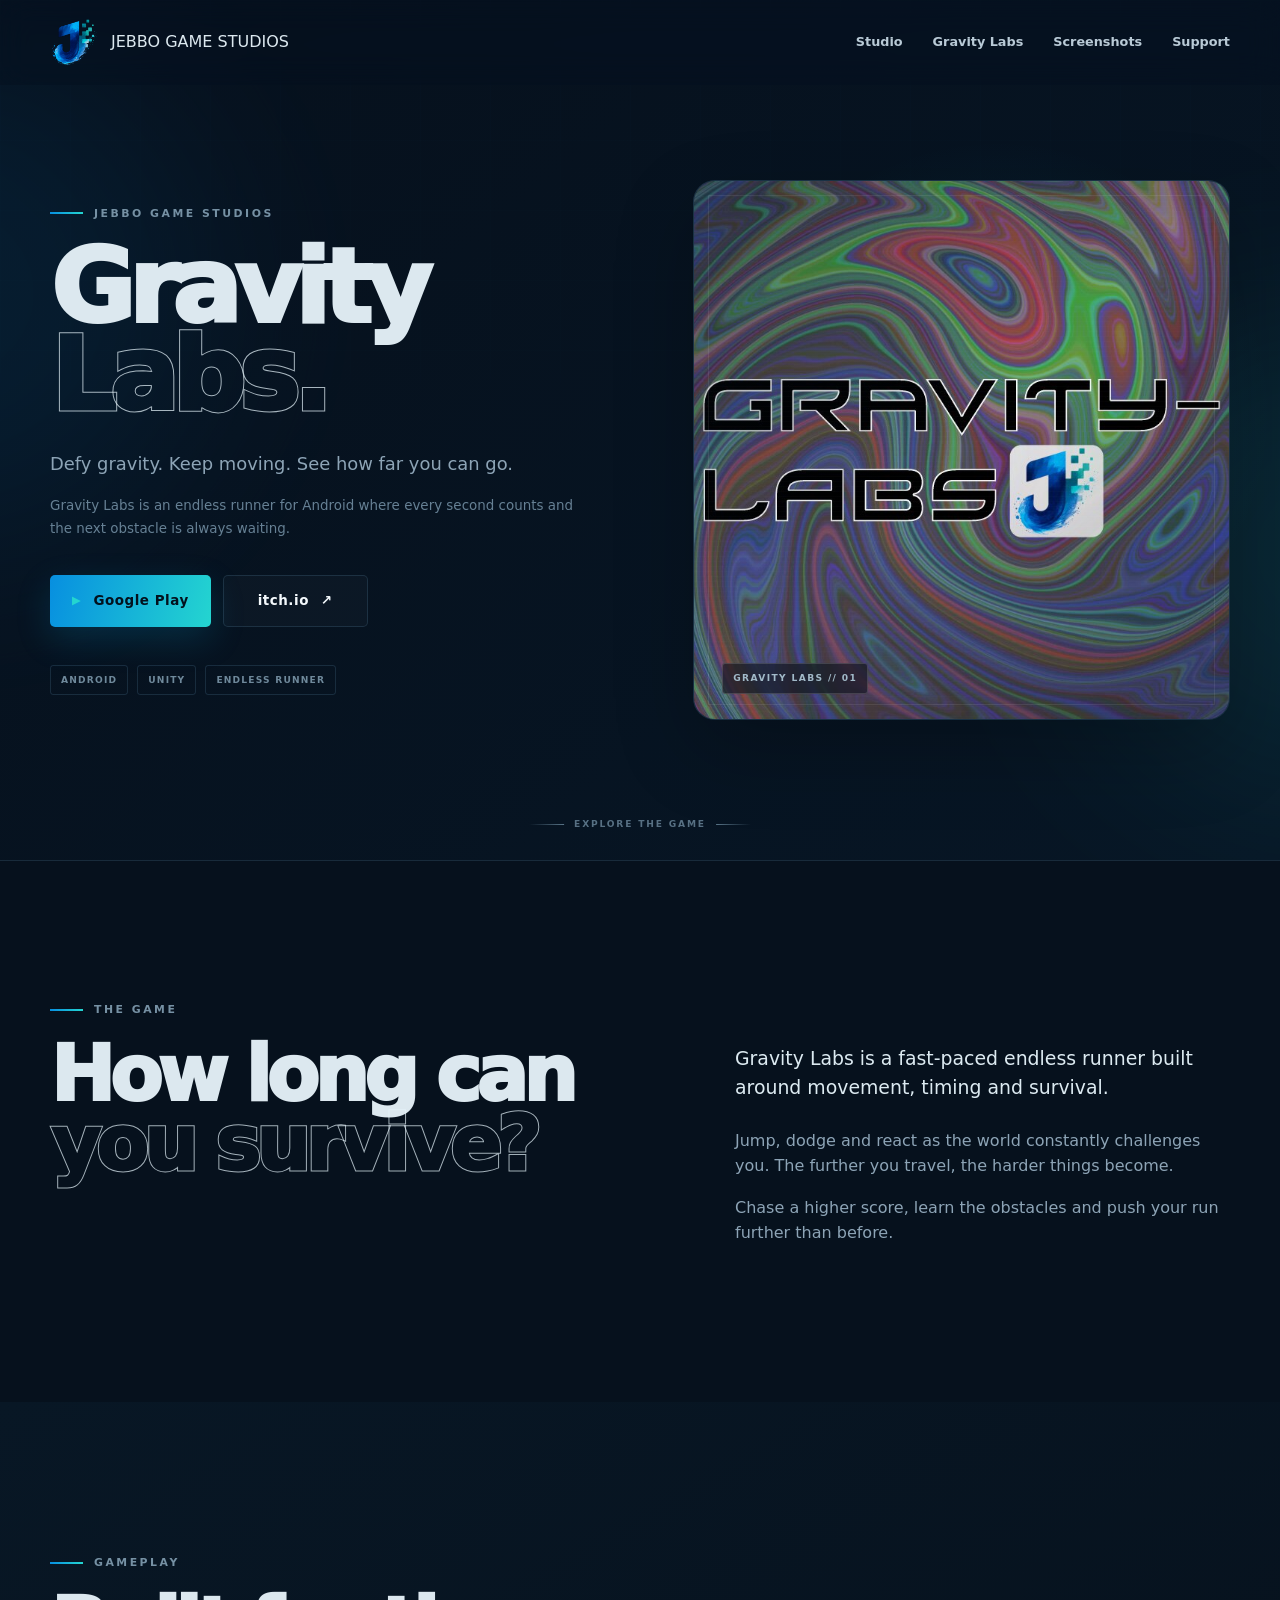
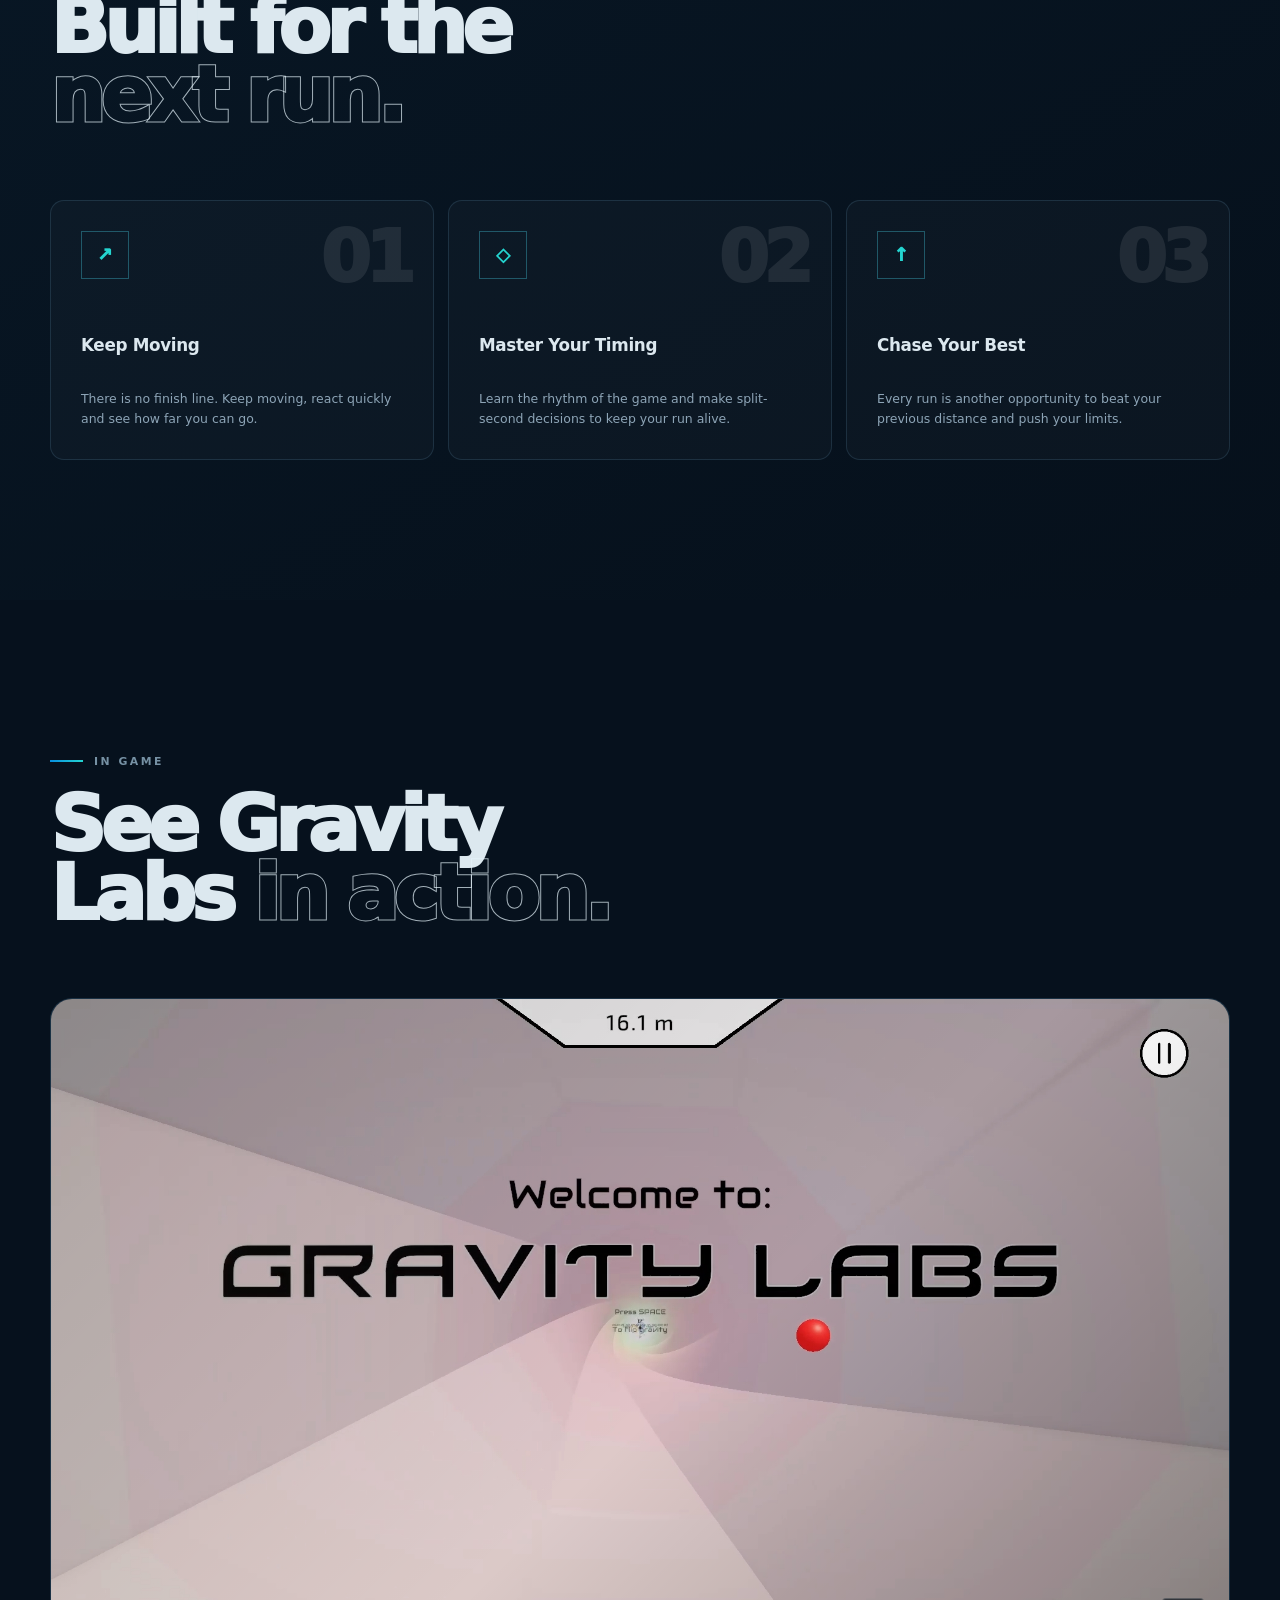
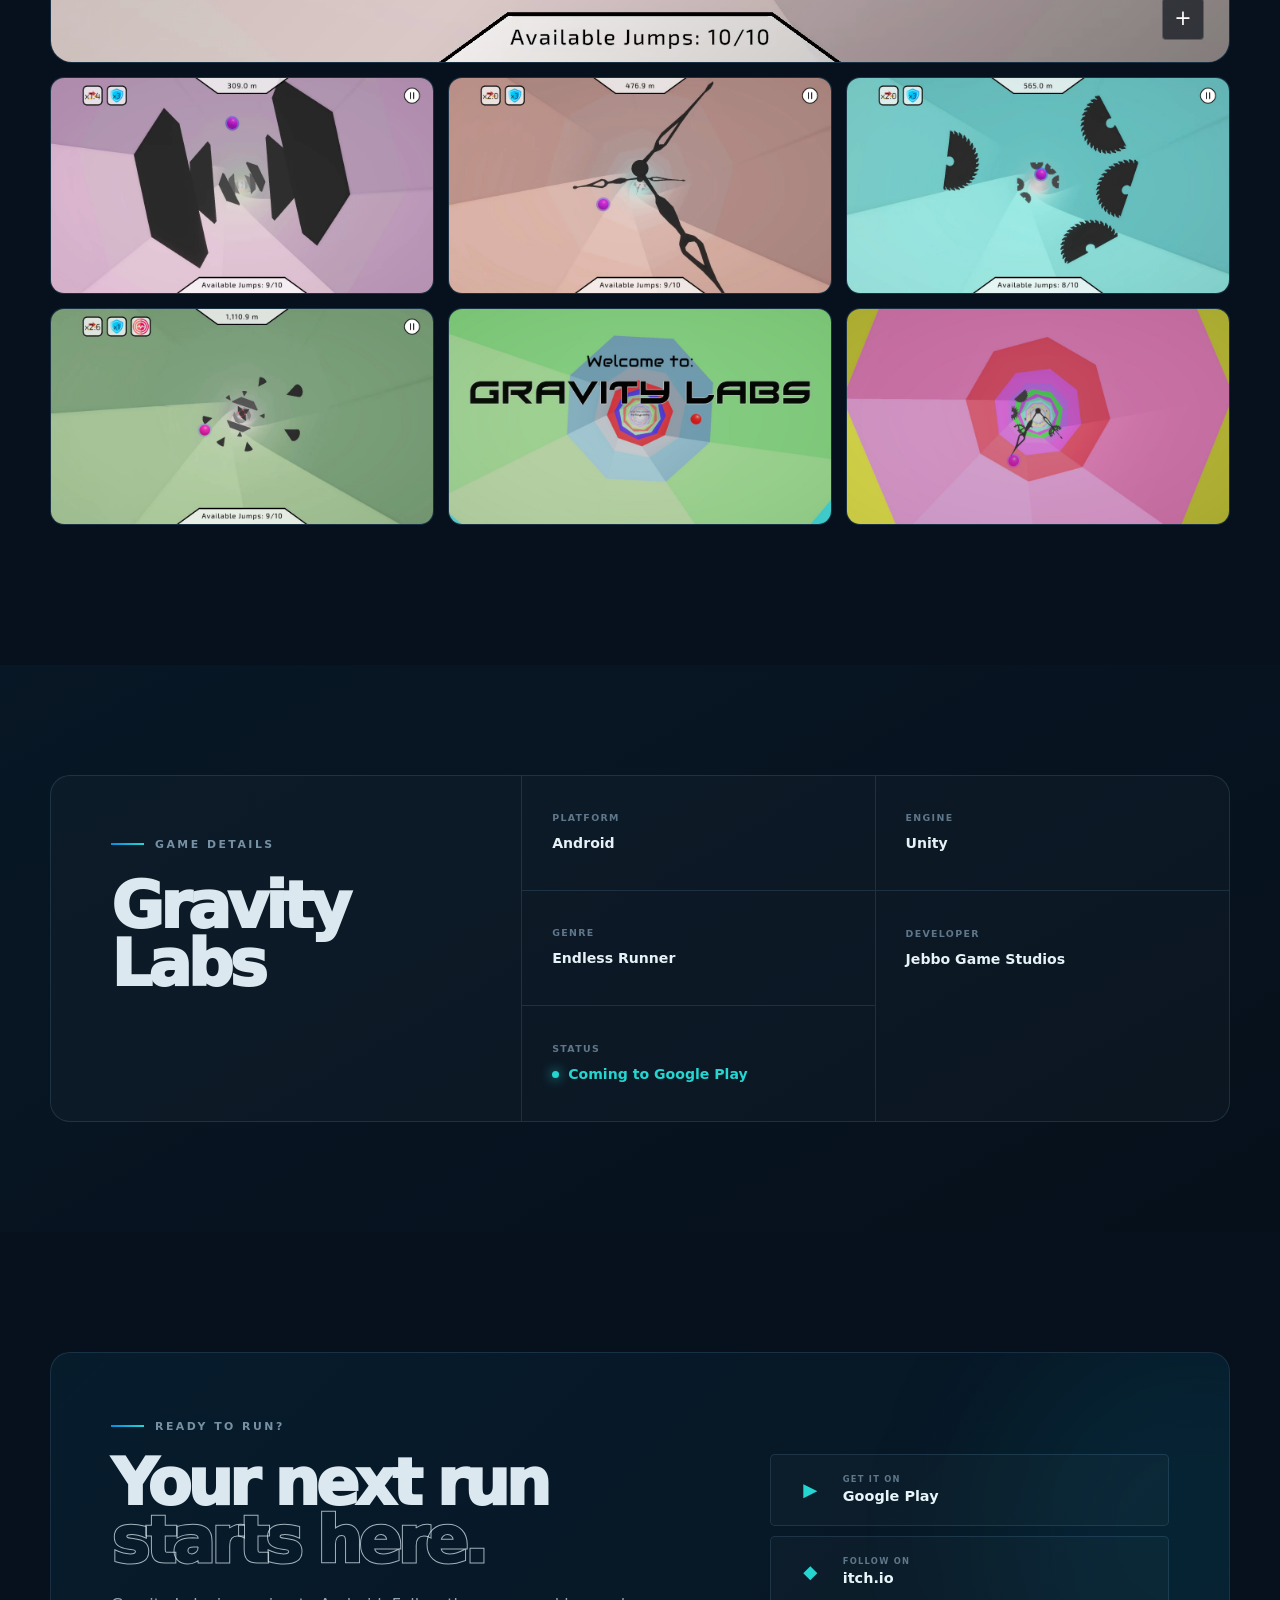
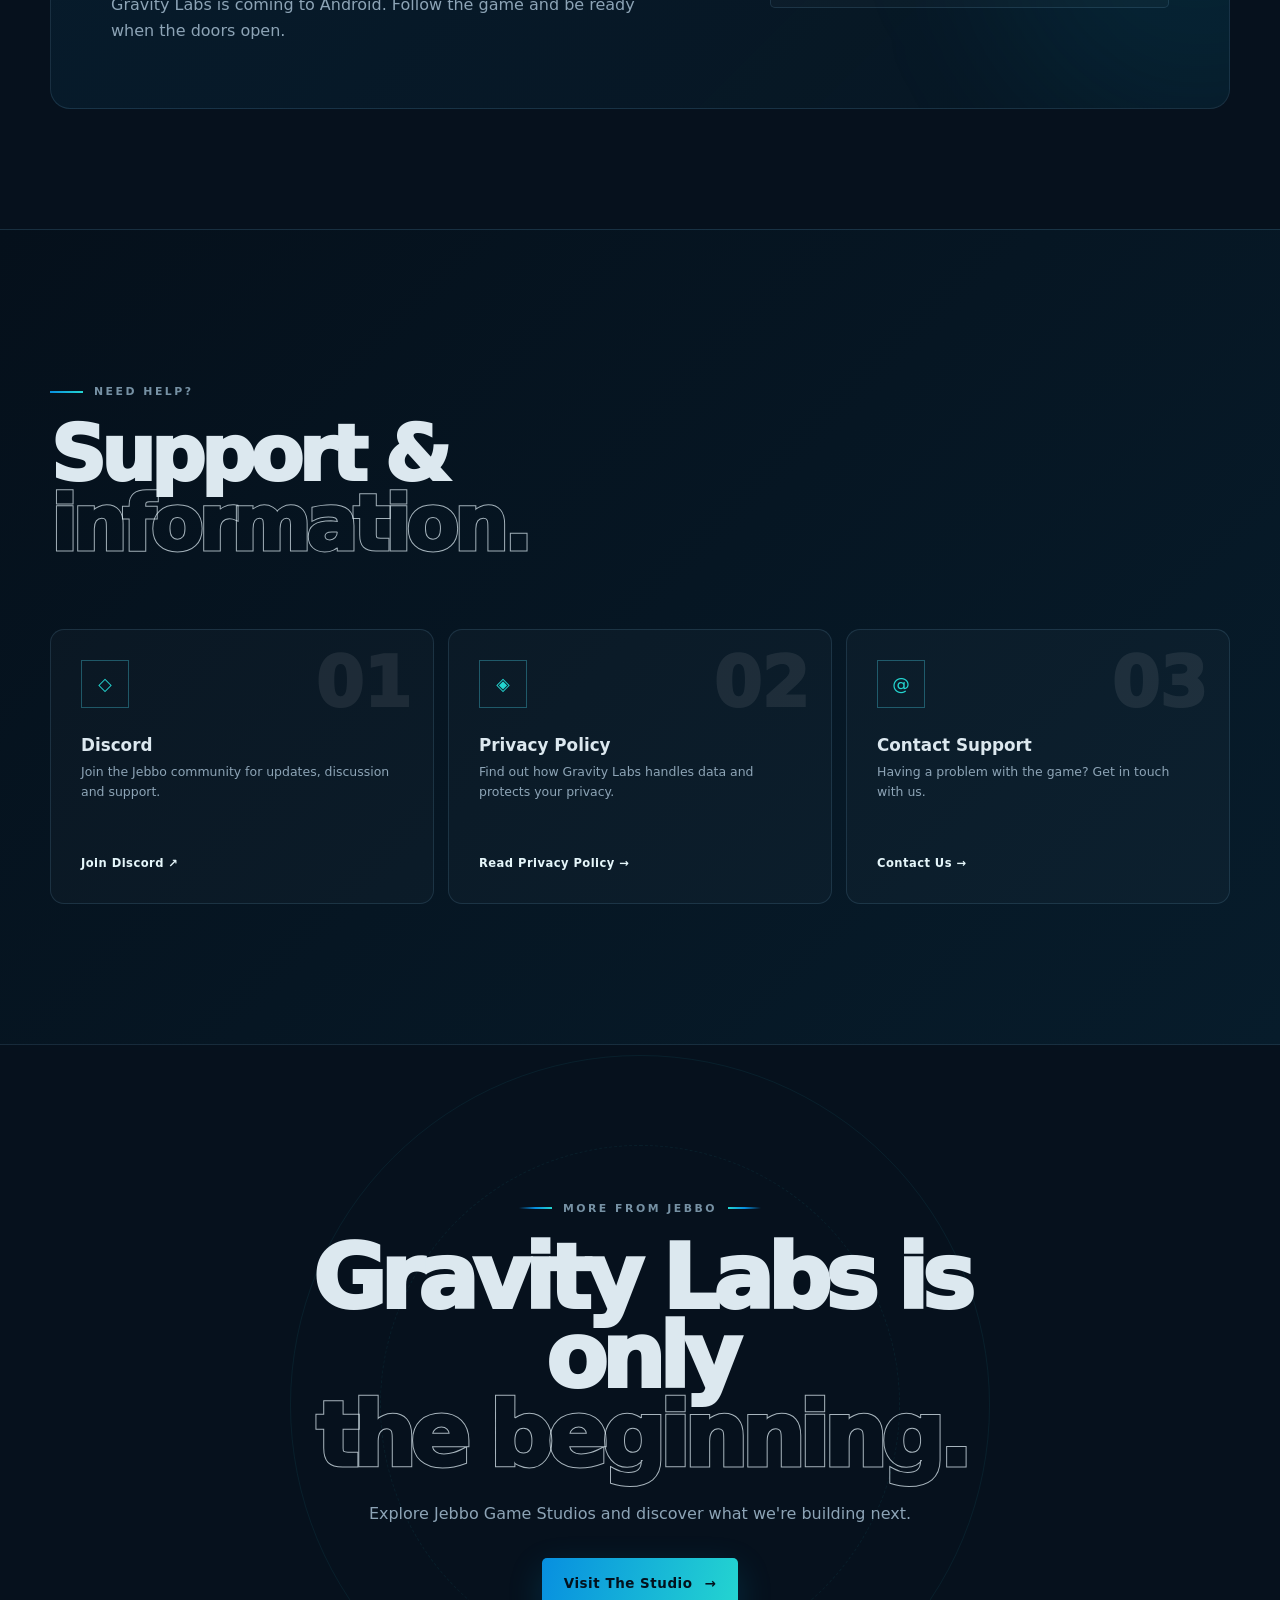
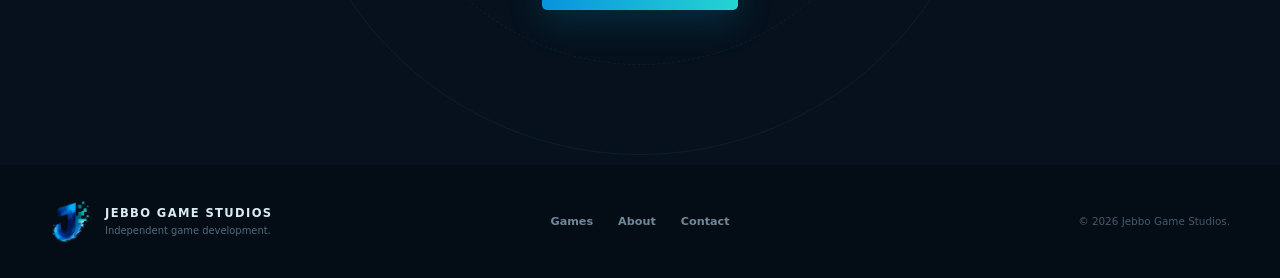
==== games/Gravity-Labs/index.html @ 1771430b "Updated website" ====
<!doctype html>
<html lang="en">

<head>

    <meta charset="utf-8">

    <meta name="viewport" content="width=device-width, initial-scale=1">

    <title>Gravity Labs — Jebbo Game Studios</title>

    <meta name="description"
        content="Gravity Labs is an endless runner from Jebbo Game Studios. Defy gravity, survive the run and see how far you can go.">

    <meta name="theme-color" content="#08090d">

    <link rel="stylesheet" href="../../css/core.css">

    <link rel="stylesheet" href="css/Gravity-Labs.css">

    <link rel="icon" href="images/icon.jpg" type="image/jpeg">

</head>

<!-- =====================================================
     SCREENSHOT LIGHTBOX
====================================================== -->

<div class="lightbox" aria-hidden="true">

    <button class="lightbox-close" type="button" aria-label="Close screenshot preview">
        ×
    </button>

    <img src="" alt="Expanded Gravity Labs screenshot">

</div>

<body>


    <!-- =========================================================
         NAVIGATION
    ========================================================== -->

    <header class="navbar">

        <div class="container nav-inner">

            <a href="../../index.html" class="brand" aria-label="Jebbo Game Studios home">

                <img src="../../images/Jebbo Studios Logo.png" alt="Jebbo Game Studios">

                <span>JEBBO GAME STUDIOS</span>

            </a>


            <nav class="nav-links" aria-label="Main navigation">

                <a href="../../index.html">
                    Studio
                </a>

                <a href="#game">
                    Gravity Labs
                </a>

                <a href="#screenshots">
                    Screenshots
                </a>

                <a href="#support">
                    Support
                </a>

            </nav>


            <button class="mobile-menu-button" id="mobileMenuButton" type="button" aria-label="Open navigation"
                aria-expanded="false">

                <span></span>
                <span></span>
                <span></span>

            </button>

        </div>

    </header>



    <!-- =========================================================
         MOBILE NAVIGATION
    ========================================================== -->

    <div class="mobile-menu" id="mobileMenu">

        <a href="../../index.html">
            Studio
        </a>

        <a href="#game">
            Gravity Labs
        </a>

        <a href="#screenshots">
            Screenshots
        </a>

        <a href="#support">
            Support
        </a>

    </div>



    <main>


        <!-- =====================================================
             HERO
        ====================================================== -->

        <section class="game-hero" id="game">

            <div class="hero-background">

                <div class="hero-grid"></div>

                <div class="hero-glow hero-glow-one"></div>

                <div class="hero-glow hero-glow-two"></div>

            </div>


            <div class="container hero-inner">


                <div class="hero-copy reveal">

                    <p class="eyebrow">
                        JEBBO GAME STUDIOS
                    </p>


                    <h1>
                        Gravity
                        <span>Labs.</span>
                    </h1>


                    <p class="hero-description">

                        Defy gravity.
                        Keep moving.
                        See how far you can go.

                    </p>


                    <p class="hero-subdescription">

                        Gravity Labs is an endless runner for Android
                        where every second counts and the next obstacle
                        is always waiting.

                    </p>


                    <div class="hero-buttons">

                        <!-- Replace with your Google Play URL -->

                        <a href="#" class="button button-primary" target="_blank" rel="noopener noreferrer">

                            <span class="button-icon">
                                ▶
                            </span>

                            Google Play

                        </a>


                        <!-- Replace with your itch.io URL -->

                        <a href="https://jebbbo.itch.io/gravity-labs" class="button button-secondary" target="_blank"
                            rel="noopener noreferrer">

                            itch.io

                            <span>
                                ↗
                            </span>

                        </a>

                    </div>


                    <div class="platform-row">

                        <span>
                            ANDROID
                        </span>

                        <span>
                            UNITY
                        </span>

                        <span>
                            ENDLESS RUNNER
                        </span>

                    </div>

                </div>



                <!-- HERO ART -->

                <div class="hero-art reveal">

                    <div class="hero-art-frame">

                        <img src="images/hero.jpg" alt="Gravity Labs game artwork">

                        <div class="hero-art-overlay"></div>

                        <div class="hero-art-scanlines"></div>


                        <div class="hero-art-label">
                            GRAVITY LABS // 01
                        </div>

                    </div>

                </div>

            </div>


            <div class="hero-scroll">

                <span class="scroll-line"></span>

                <span>
                    EXPLORE THE GAME
                </span>

                <span class="scroll-line"></span>

            </div>

        </section>



        <!-- =====================================================
             GAME INTRO
        ====================================================== -->

        <section class="game-intro">

            <div class="container">

                <div class="intro-grid">


                    <div class="intro-heading reveal">

                        <p class="eyebrow">
                            THE GAME
                        </p>

                        <h2>
                            How long can
                            <span>you survive?</span>
                        </h2>

                    </div>


                    <div class="intro-copy reveal">

                        <p class="large-copy">

                            Gravity Labs is a fast-paced endless runner
                            built around movement, timing and survival.

                        </p>


                        <p>

                            Jump, dodge and react as the world constantly
                            challenges you. The further you travel, the
                            harder things become.

                        </p>


                        <p>

                            Chase a higher score, learn the obstacles and
                            push your run further than before.

                        </p>

                    </div>

                </div>

            </div>

        </section>



        <!-- =====================================================
             FEATURES
        ====================================================== -->

        <section class="features-section">

            <div class="container">

                <div class="section-heading reveal">

                    <p class="eyebrow">
                        GAMEPLAY
                    </p>

                    <h2>
                        Built for the
                        <span>next run.</span>
                    </h2>

                </div>


                <div class="feature-grid">


                    <article class="feature-card reveal">

                        <div class="feature-number">
                            01
                        </div>

                        <div class="feature-icon">
                            ↗
                        </div>

                        <h3>
                            Keep Moving
                        </h3>

                        <p>
                            There is no finish line. Keep moving,
                            react quickly and see how far you can go.
                        </p>

                    </article>



                    <article class="feature-card reveal">

                        <div class="feature-number">
                            02
                        </div>

                        <div class="feature-icon">
                            ◇
                        </div>

                        <h3>
                            Master Your Timing
                        </h3>

                        <p>
                            Learn the rhythm of the game and make
                            split-second decisions to keep your run alive.
                        </p>

                    </article>



                    <article class="feature-card reveal">

                        <div class="feature-number">
                            03
                        </div>

                        <div class="feature-icon">
                            ↑
                        </div>

                        <h3>
                            Chase Your Best
                        </h3>

                        <p>
                            Every run is another opportunity to beat
                            your previous distance and push your limits.
                        </p>

                    </article>


                </div>

            </div>

        </section>



        <!-- =====================================================
             SCREENSHOTS
        ====================================================== -->

        <section class="screenshots-section" id="screenshots">

            <div class="container">


                <div class="section-heading reveal">

                    <p class="eyebrow">
                        IN GAME
                    </p>

                    <h2>
                        See Gravity Labs
                        <span>in action.</span>
                    </h2>

                </div>



                <div class="screenshot-feature reveal">

                    <button class="screenshot-main" type="button" data-image="images/screenshot-01.jpg"
                        aria-label="View Gravity Labs screenshot">

                        <img src="images/screenshot-01.jpg" alt="Gravity Labs gameplay screenshot">

                        <span class="screenshot-expand">
                            +
                        </span>

                    </button>

                </div>



                <div class="screenshot-grid">


                    <button class="screenshot-thumb reveal" type="button" data-image="images/screenshot-02.jpg">

                        <img src="images/screenshot-02.jpg" alt="Gravity Labs gameplay screenshot">

                    </button>



                    <button class="screenshot-thumb reveal" type="button" data-image="images/screenshot-03.jpg">

                        <img src="images/screenshot-03.jpg" alt="Gravity Labs gameplay screenshot">

                    </button>



                    <button class="screenshot-thumb reveal" type="button" data-image="images/screenshot-04.jpg">

                        <img src="images/screenshot-04.jpg" alt="Gravity Labs gameplay screenshot">

                    </button>

                    <button class="screenshot-thumb reveal" type="button" data-image="images/screenshot-05.jpg">

                        <img src="images/screenshot-05.jpg" alt="Gravity Labs gameplay screenshot">

                    </button>

                    <button class="screenshot-thumb reveal" type="button" data-image="images/screenshot-06.jpg">

                        <img src="images/screenshot-06.jpg" alt="Gravity Labs gameplay screenshot">

                    </button>

                    <button class="screenshot-thumb reveal" type="button" data-image="images/screenshot-07.jpg">

                        <img src="images/screenshot-07.jpg" alt="Gravity Labs gameplay screenshot">

                    </button>


                </div>

            </div>

        </section>



        <!-- =====================================================
             GAME DETAILS
        ====================================================== -->

        <section class="details-section">

            <div class="container">


                <div class="details-panel reveal">


                    <div class="details-heading">

                        <p class="eyebrow">
                            GAME DETAILS
                        </p>

                        <h2>
                            Gravity Labs
                        </h2>

                    </div>


                    <div class="details-list">


                        <div class="detail">

                            <span>
                                PLATFORM
                            </span>

                            <strong>
                                Android
                            </strong>

                        </div>


                        <div class="detail">

                            <span>
                                ENGINE
                            </span>

                            <strong>
                                Unity
                            </strong>

                        </div>


                        <div class="detail">

                            <span>
                                GENRE
                            </span>

                            <strong>
                                Endless Runner
                            </strong>

                        </div>


                        <div class="detail">

                            <span>
                                DEVELOPER
                            </span>

                            <strong>
                                Jebbo Game Studios
                            </strong>

                        </div>


                        <div class="detail">

                            <span>
                                STATUS
                            </span>

                            <strong class="status-live">
                                <i></i>
                                Coming to Google Play
                            </strong>

                        </div>


                    </div>


                </div>

            </div>

        </section>



        <!-- =====================================================
             DOWNLOAD CTA
        ====================================================== -->

        <section class="download-section">

            <div class="container">

                <div class="download-card reveal">


                    <div class="download-copy">

                        <p class="eyebrow">
                            READY TO RUN?
                        </p>

                        <h2>
                            Your next run
                            <span>starts here.</span>
                        </h2>

                        <p>

                            Gravity Labs is coming to Android.
                            Follow the game and be ready when
                            the doors open.

                        </p>

                    </div>


                    <div class="download-buttons">

                        <!-- Replace with Google Play URL -->

                        <a href="#" class="store-button" target="_blank" rel="noopener noreferrer">

                            <span class="store-icon">
                                ▶
                            </span>

                            <span class="store-text">

                                <small>
                                    GET IT ON
                                </small>

                                <strong>
                                    Google Play
                                </strong>

                            </span>

                        </a>

                        <a href="https://jebbbo.itch.io/gravity-labs" class="store-button store-button-secondary"
                            target="_blank" rel="noopener noreferrer">

                            <span class="store-icon">
                                ◆
                            </span>

                            <span class="store-text">

                                <small>
                                    FOLLOW ON
                                </small>

                                <strong>
                                    itch.io
                                </strong>

                            </span>

                        </a>

                    </div>

                </div>

            </div>

        </section>



        <!-- =====================================================
             SUPPORT
        ====================================================== -->

        <section class="support-section" id="support">

            <div class="container">


                <div class="section-heading reveal">

                    <p class="eyebrow">
                        NEED HELP?
                    </p>

                    <h2>
                        Support &
                        <span>information.</span>
                    </h2>

                </div>


                <div class="support-grid">


                    <a href="https://discord.gg/v9G5Gu4Ett" class="support-card reveal" target="_blank"
                        rel="noopener noreferrer">

                        <span class="support-card-number">
                            01
                        </span>

                        <span class="support-card-icon">
                            ◇
                        </span>

                        <h3>
                            Discord
                        </h3>

                        <p>
                            Join the Jebbo community for updates,
                            discussion and support.
                        </p>

                        <span class="support-link">
                            Join Discord ↗
                        </span>

                    </a>



                    <a href="privacy-policy.html" class="support-card reveal">

                        <span class="support-card-number">
                            02
                        </span>

                        <span class="support-card-icon">
                            ◈
                        </span>

                        <h3>
                            Privacy Policy
                        </h3>

                        <p>
                            Find out how Gravity Labs handles
                            data and protects your privacy.
                        </p>

                        <span class="support-link">
                            Read Privacy Policy →
                        </span>

                    </a>



                    <a href="mailto:support@jebbo.games" class="support-card reveal">

                        <span class="support-card-number">
                            03
                        </span>

                        <span class="support-card-icon">
                            @
                        </span>

                        <h3>
                            Contact Support
                        </h3>

                        <p>
                            Having a problem with the game?
                            Get in touch with us.
                        </p>

                        <span class="support-link">
                            Contact Us →
                        </span>

                    </a>


                </div>

            </div>

        </section>



        <!-- =====================================================
             STUDIO CTA
        ====================================================== -->

        <section class="studio-cta">

            <div class="container">

                <div class="studio-cta-inner reveal">

                    <p class="eyebrow">
                        MORE FROM JEBBO
                    </p>

                    <h2>
                        Gravity Labs is only
                        <span>the beginning.</span>
                    </h2>

                    <p>
                        Explore Jebbo Game Studios and discover
                        what we're building next.
                    </p>

                    <a href="../../index.html" class="button button-primary">
                        Visit The Studio
                        <span>→</span>
                    </a>

                </div>

            </div>

        </section>


    </main>



    <!-- =========================================================
       FOOTER
  ========================================================== -->

    <footer class="footer">


        <div class="container footer-inner">


            <div class="footer-brand">


                <img src="../../images/Jebbo Studios Logo.png" alt="Jebbo Game Studios">


                <div>

                    <strong>JEBBO GAME STUDIOS</strong>

                    <span>
                        Independent game development.
                    </span>

                </div>


            </div>



            <nav class="footer-nav">

                <a href="../../index.html#games">Games</a>

                <a href="../../index.html#about">About</a>

                <a href="../../index.html#contact">Contact</a>

            </nav>



            <p class="copyright">

                © <span id="currentYear">2026</span>
                Jebbo Game Studios.

            </p>


        </div>


    </footer>



    <!-- =========================================================
       BACK TO TOP
  ========================================================== -->

    <button id="backToTop" class="back-to-top" type="button" aria-label="Back to top">

        ↑

    </button>

    <script src="js/gravity-labs.js" defer></script>
    <script src="../../js/to_top.js" defer></script>
    <script src="../../js/theme.js" defer></script>


</body>

</html>
---- css/core.css ----
/* ============================================================
   CORE
============================================================ */

:root {

  --background: #06111f;
  --background-light: #091827;

  --surface: #0b1a2b;
  --surface-light: #102438;

  --blue: #078fe0;
  --blue-bright: #16b9f2;

  --cyan: #24d5d0;
  --cyan-dark: #0d9fa9;

  --white: #f4f9fc;
  --text: #dce8ef;
  --muted: #8da4b6;
  --muted-dark: #5f778b;

  --border: rgba(117, 181, 214, 0.16);
  --border-bright: rgba(70, 205, 229, 0.35);

  --container: 1180px;

  --transition: 220ms ease;

}


/* ============================================================
   RESET
============================================================ */

*,
*::before,
*::after {
  box-sizing: border-box;
}


html {
  margin: 0;
  padding: 0;
  scroll-behavior: smooth;
  scroll-padding-top: 90px;
}


body {
  margin: 0;
  padding: 0;

  background: var(--background);

  color: var(--text);

  font-family:
    Inter,
    ui-sans-serif,
    system-ui,
    -apple-system,
    BlinkMacSystemFont,
    "Segoe UI",
    sans-serif;

  font-size: 16px;

  line-height: 1.6;

  overflow-x: hidden;
}


body.menu-open {
  overflow: hidden;
}


img {
  display: block;
  max-width: 100%;
}


a {
  color: inherit;
  text-decoration: none;
}


button,
input,
textarea,
select {
  font: inherit;
}


button {
  cursor: pointer;
}


h1,
h2,
h3,
h4,
p {
  margin-top: 0;
}


h1,
h2,
h3,
h4 {
  line-height: 1.1;
}


::selection {
  background: var(--cyan);
  color: var(--background);
}



/* ============================================================
   CONTAINER
============================================================ */

.container {

  width: min(
    var(--container),
    calc(100% - 48px)
  );

  margin-left: auto;
  margin-right: auto;

}



/* ============================================================
   ACCESSIBILITY
============================================================ */

:focus-visible {
  outline: 2px solid var(--cyan);
  outline-offset: 4px;
}



/* ============================================================
   SCROLLBAR
============================================================ */

::-webkit-scrollbar {
  width: 9px;
}


::-webkit-scrollbar-track {
  background: var(--background);
}


::-webkit-scrollbar-thumb {
  background: #17354b;
  border-radius: 10px;
}


::-webkit-scrollbar-thumb:hover {
  background: #20526f;
}



/* ============================================================
   SECTIONS
============================================================ */

.section {
  padding-top: 140px;
  padding-bottom: 140px;
}



/* ============================================================
   BUTTONS
============================================================ */

.button {

  display: inline-flex;

  align-items: center;
  justify-content: center;

  gap: 12px;

  min-height: 52px;

  padding:
    0 22px;

  border-radius: 5px;

  font-size: .84rem;

  font-weight: 800;

  letter-spacing: .04em;

  transition:
    transform var(--transition),
    background var(--transition),
    border-color var(--transition),
    box-shadow var(--transition);

}


.button:hover {
  transform: translateY(-3px);
}


.button-primary {

  color: #03111d;

  background:
    linear-gradient(
      105deg,
      var(--blue),
      var(--cyan)
    );

  box-shadow:
    0 12px 35px rgba(0, 164, 220, .18);

}


.button-primary:hover {

  box-shadow:
    0 17px 45px rgba(0, 190, 220, .3);

}


.button-outline {

  color: var(--white);

  border: 1px solid var(--border);

  background:
    rgba(255,255,255,.025);

}


.button-outline:hover {

  border-color: var(--border-bright);

  background:
    rgba(255,255,255,.05);

}



/* ============================================================
   REVEAL ANIMATION
============================================================ */

.reveal {

  opacity: 0;

  transform:
    translateY(25px);

  transition:
    opacity 700ms ease,
    transform 700ms ease;

}


.reveal.revealed {

  opacity: 1;

  transform:
    translateY(0);

}


.reveal-delay {
  transition-delay: 180ms;
}



/* ============================================================
   REDUCED MOTION
============================================================ */

@media (prefers-reduced-motion: reduce) {

  html {
    scroll-behavior: auto;
  }

  *,
  *::before,
  *::after {
    animation-duration: .01ms !important;
    animation-iteration-count: 1 !important;
    transition-duration: .01ms !important;
  }

}

.link-container {
  display: flex;       /* Aligns the links side-by-side */
  gap: 15px;           /* Adds space between the two links */
  align-items: center; /* Aligns them vertically if they have different heights */
}

/* ============================================================
   NAVBAR
============================================================ */

.navbar {

  position: fixed;

  top: 0;
  left: 0;
  right: 0;

  z-index: 100;

  border-bottom:
    1px solid transparent;

  background:
    rgba(6, 17, 31, .45);

  backdrop-filter:
    blur(16px);

  transition:
    background 250ms ease,
    border-color 250ms ease;

}


.navbar.scrolled {

  background:
    rgba(6, 17, 31, .9);

  border-color:
    var(--border);

}


.nav-inner {

  min-height: 84px;

  display: flex;

  align-items: center;

  justify-content: space-between;

  gap: 30px;

}


.brand {

  display: flex;

  align-items: center;

  gap: 12px;

}


.brand img {

  width: 49px;
  height: 49px;

  object-fit: contain;

}


.brand-text {

  display: flex;

  flex-direction: column;

  line-height: 1;

}


.brand-text strong {

  font-size: 1.02rem;

  font-weight: 950;

  letter-spacing: .13em;

}


.brand-text span {

  margin-top: 5px;

  color: var(--blue-bright);

  font-size: .49rem;

  font-weight: 800;

  letter-spacing: .27em;

}


.nav-links {

  display: flex;

  align-items: center;

  gap: 30px;

}


.nav-links > a {

  color: #b9cad6;

  font-size: .8rem;

  font-weight: 750;

  transition:
    color var(--transition);

}


.nav-links > a:hover {

  color: white;

}


.nav-button {

  padding:
    11px 17px;

  border:
    1px solid var(--border);

  border-radius: 4px;

  background:
    rgba(255,255,255,.025);

}


.nav-button:hover {

  border-color:
    var(--border-bright);

}


.mobile-menu {

  display: none;

  border: 0;

  background: transparent;

  padding: 8px;

}


.mobile-menu span {

  display: block;

  width: 25px;
  height: 2px;

  margin: 5px 0;

  background: white;

  transition: transform 200ms ease;

}

/* ============================================================
   FOOTER
============================================================ */

.footer {

  padding:
    35px 0;

  background:
    #040c15;

}


.footer-inner {

  display: grid;

  grid-template-columns:
    1fr
    auto
    1fr;

  align-items: center;

  gap: 30px;

}


.footer-brand {

  display: flex;

  align-items: center;

  gap: 12px;

}


.footer-brand img {

  width: 43px;
  height: 43px;

  object-fit: contain;

}


.footer-brand div {

  display: flex;

  flex-direction: column;

}


.footer-brand strong {

  color: #dcebf2;

  font-size: .72rem;

  letter-spacing: .12em;

}


.footer-brand span {

  color: #526b7d;

  font-size: .62rem;

}


.footer-nav {

  display: flex;

  gap: 25px;

}


.footer-nav a {

  color: #718899;

  font-size: .7rem;

  font-weight: 750;

}


.footer-nav a:hover {

  color: white;

}


.copyright {

  margin: 0;

  color: #435a6b;

  font-size: .65rem;

  text-align: right;

}

/* ============================================================
   BACK TO TOP
============================================================ */

.back-to-top {

  position: fixed;

  right: 24px;
  bottom: 24px;

  z-index: 80;

  width: 44px;
  height: 44px;

  display: grid;

  place-items: center;

  border:
    1px solid var(--border);

  border-radius: 4px;

  background:
    rgba(7, 20, 33, .9);

  color: white;

  opacity: 0;

  pointer-events: none;

  transform:
    translateY(10px);

  transition:
    opacity 200ms ease,
    transform 200ms ease,
    border-color 200ms ease;

}


.back-to-top.visible {

  opacity: 1;

  pointer-events: auto;

  transform:
    translateY(0);

}


.back-to-top:hover {

  border-color:
    var(--border-bright);

  color: var(--cyan);

}
---- games/Gravity-Labs/css/Gravity-Labs.css ----
/* ============================================================
   GRAVITY LABS
   JEBBO GAME STUDIOS
   ============================================================ */


/* ============================================================
   PAGE BACKGROUND
============================================================ */

body {
  background:
    linear-gradient(
      145deg,
      #06101c 0%,
      #061321 48%,
      #071725 100%
    );
}


/* ============================================================
   GAME HERO
============================================================ */

.game-hero {
  position: relative;

  min-height: 860px;

  display: flex;
  align-items: center;

  padding:
    140px 0 100px;

  overflow: hidden;

  background:
    radial-gradient(
      circle at 78% 48%,
      rgba(0, 179, 220, .12),
      transparent 25%
    ),

    linear-gradient(
      140deg,
      #06101c,
      #071625
    );
}


/* ============================================================
   HERO BACKGROUND
============================================================ */

.hero-background {
  position: absolute;
  inset: 0;

  pointer-events: none;
  overflow: hidden;

  z-index: 0;
}


.hero-grid {
  position: absolute;
  inset: 0;

  opacity: .18;

  background-image:
    linear-gradient(
      rgba(76, 168, 207, .08) 1px,
      transparent 1px
    ),

    linear-gradient(
      90deg,
      rgba(76, 168, 207, .08) 1px,
      transparent 1px
    );

  background-size: 70px 70px;

  mask-image:
    linear-gradient(
      to bottom,
      black,
      transparent 75%
    );
}


.hero-glow {
  position: absolute;

  width: 500px;
  height: 500px;

  border-radius: 50%;

  filter: blur(100px);

  opacity: .09;
}


.hero-glow-one {
  top: 5%;
  left: -300px;

  background: var(--blue);
}


.hero-glow-two {
  top: 35%;
  right: -300px;

  background: var(--cyan);
}


/* ============================================================
   HERO INNER
============================================================ */

.game-hero .container {
  position: relative;
  z-index: 2;
}


.hero-inner {
  position: relative;

  display: grid;

  grid-template-columns:
    1.05fr
    .95fr;

  align-items: center;

  gap: 50px;
}


/* ============================================================
   HERO COPY
============================================================ */

.hero-copy {
  position: relative;
  z-index: 4;
}


.hero-copy .eyebrow {
  display: flex;
  align-items: center;

  gap: 11px;

  margin-bottom: 22px;

  color: #7691a4;

  font-size: .68rem;
  font-weight: 850;

  letter-spacing: .23em;
}


.hero-copy .eyebrow::before {
  content: "";

  width: 33px;
  height: 2px;

  flex: 0 0 auto;

  background:
    linear-gradient(
      90deg,
      var(--blue),
      var(--cyan)
    );
}


.hero-copy h1 {
  max-width: 800px;

  margin:
    0 0 30px;

  font-size:
    clamp(
      4rem,
      8vw,
      7.4rem
    );

  line-height: .86;

  font-weight: 950;

  letter-spacing: -.065em;
}


.hero-copy h1 span {
  display: block;

  color: transparent;

  -webkit-text-stroke:
    1px rgba(230, 244, 251, .72);
}


.hero-description {
  max-width: 570px;

  margin: 0;

  color: var(--muted);

  font-size:
    clamp(
      1rem,
      1.5vw,
      1.12rem
    );
}


.hero-subdescription {
  max-width: 540px;

  margin:
    16px 0 0;

  color: #668094;

  font-size: .84rem;

  line-height: 1.7;
}


/* ============================================================
   HERO BUTTONS
============================================================ */

.hero-buttons {
  display: flex;

  align-items: center;

  flex-wrap: wrap;

  gap: 12px;

  margin-top: 34px;
}


.hero-buttons .button {
  min-width: 145px;
}


.button-secondary {
  display: inline-flex;

  align-items: center;
  justify-content: center;

  gap: 12px;

  min-height: 52px;

  padding: 0 22px;

  border:
    1px solid var(--border);

  border-radius: 5px;

  background:
    rgba(255,255,255,.025);

  color: var(--white);

  font-size: .84rem;
  font-weight: 800;

  letter-spacing: .04em;

  transition:
    transform var(--transition),
    background var(--transition),
    border-color var(--transition);
}


.button-secondary:hover {
  transform: translateY(-3px);

  border-color:
    var(--border-bright);

  background:
    rgba(255,255,255,.05);
}


.button-icon {
  color: var(--cyan);

  font-size: .72rem;
}


/* ============================================================
   HERO PLATFORM TAGS
============================================================ */

.platform-row {
  display: flex;

  flex-wrap: wrap;

  gap: 9px;

  margin-top: 38px;
}


.platform-row span {
  padding:
    7px 10px;

  border:
    1px solid var(--border);

  border-radius: 3px;

  color: #6f899b;

  font-size: .57rem;
  font-weight: 800;

  letter-spacing: .13em;
}


/* ============================================================
   HERO ART
============================================================ */

.hero-art {
  position: relative;

  min-height: 540px;

  display: flex;

  align-items: center;
  justify-content: center;
}


.hero-art-frame {
  position: relative;

  width: 100%;

  min-height: 540px;

  overflow: hidden;

  border:
    1px solid var(--border);

  border-radius: 22px;

  background:
    #081827;

  box-shadow:
    0 30px 80px rgba(0,0,0,.22);
}


.hero-art-frame::before {
  content: "";

  position: absolute;

  inset: 14px;

  z-index: 3;

  border:
    1px solid rgba(255,255,255,.08);

  pointer-events: none;
}


.hero-art-frame img {
  position: absolute;

  inset: 0;

  width: 100%;
  height: 100%;

  object-fit: cover;
}


.hero-art-overlay {
  position: absolute;

  inset: 0;

  z-index: 1;

  background:
    linear-gradient(
      135deg,
      rgba(3,16,30,.35),
      transparent 50%,
      rgba(0,0,0,.25)
    );
}


.hero-art-scanlines {
  position: absolute;

  inset: 0;

  z-index: 2;

  pointer-events: none;

  opacity: .14;

  background-image:
    linear-gradient(
      rgba(255,255,255,.08) 1px,
      transparent 1px
    );

  background-size:
    100% 5px;
}


.hero-art-label {
  position: absolute;

  left: 28px;
  bottom: 25px;

  z-index: 4;

  padding:
    7px 10px;

  border:
    1px solid rgba(255,255,255,.15);

  border-radius: 3px;

  background:
    rgba(4,12,21,.55);

  backdrop-filter:
    blur(10px);

  color: #a2bac9;

  font-size: .57rem;
  font-weight: 850;

  letter-spacing: .15em;
}


/* ============================================================
   HERO SCROLL
============================================================ */

.hero-scroll {
  position: absolute;

  bottom: 28px;
  left: 50%;

  transform:
    translateX(-50%);

  z-index: 4;

  display: flex;

  align-items: center;

  gap: 10px;

  color: #577083;

  font-size: .57rem;
  font-weight: 800;

  letter-spacing: .2em;
}


.scroll-line {
  width: 35px;
  height: 1px;

  background:
    linear-gradient(
      90deg,
      transparent,
      #587487
    );
}


.scroll-line:last-child {
  background:
    linear-gradient(
      90deg,
      #587487,
      transparent
    );
}


/* ============================================================
   INTRO
============================================================ */

.game-intro {
  position: relative;

  padding:
    140px 0;

  background:
    #06111d;

  border-top:
    1px solid var(--border);
}


.intro-grid {
  display: grid;

  grid-template-columns:
    1.1fr
    .9fr;

  align-items: start;

  gap: 80px;
}


.intro-heading .eyebrow {
  display: flex;
  align-items: center;

  gap: 11px;

  margin-bottom: 22px;

  color: #7691a4;

  font-size: .68rem;
  font-weight: 850;

  letter-spacing: .23em;
}


.intro-heading .eyebrow::before {
  content: "";

  width: 33px;
  height: 2px;

  background:
    linear-gradient(
      90deg,
      var(--blue),
      var(--cyan)
    );
}


.intro-heading h2 {
  margin: 0;

  font-size:
    clamp(
      3rem,
      6vw,
      5.5rem
    );

  line-height: .9;

  letter-spacing: -.065em;

  font-weight: 950;
}


.intro-heading h2 span {
  display: block;

  color: transparent;

  -webkit-text-stroke:
    1px rgba(230,244,251,.7);
}


.intro-copy {
  padding-top: 43px;
}


.intro-copy p {
  max-width: 560px;

  color: var(--muted);
}


.intro-copy .large-copy {
  margin-bottom: 25px;

  color: #dceaf1;

  font-size: 1.18rem;

  line-height: 1.55;
}


/* ============================================================
   GAMEPLAY FEATURES
============================================================ */

.features-section {
  padding:
    140px 0;

  background:
    linear-gradient(
      150deg,
      #081725,
      #06101b
    );
}


.section-heading {
  display: grid;

  grid-template-columns:
    1.1fr
    .9fr;

  align-items: end;

  gap: 50px;

  margin-bottom: 70px;
}


.section-heading .eyebrow {
  grid-column: 1 / -1;

  display: flex;
  align-items: center;

  gap: 11px;

  margin: 0 0 -30px;

  color: #7691a4;

  font-size: .68rem;
  font-weight: 850;

  letter-spacing: .23em;
}


.section-heading .eyebrow::before {
  content: "";

  width: 33px;
  height: 2px;

  background:
    linear-gradient(
      90deg,
      var(--blue),
      var(--cyan)
    );
}


.section-heading h2 {
  margin: 0;

  font-size:
    clamp(
      3rem,
      6vw,
      5.5rem
    );

  line-height: .9;

  letter-spacing: -.065em;

  font-weight: 950;
}


.section-heading h2 span {
  color: transparent;

  -webkit-text-stroke:
    1px rgba(230,244,251,.7);
}


.feature-grid {
  display: grid;

  grid-template-columns:
    repeat(3, 1fr);

  gap: 14px;
}


.feature-card {
  position: relative;

  min-height: 260px;

  display: flex;

  flex-direction: column;

  justify-content: space-between;

  padding: 30px;

  overflow: hidden;

  border:
    1px solid var(--border);

  border-radius: 14px;

  background:
    rgba(255,255,255,.025);

  transition:
    transform var(--transition),
    border-color var(--transition),
    background var(--transition);
}


.feature-card:hover {
  transform:
    translateY(-6px);

  border-color:
    var(--border-bright);

  background:
    rgba(255,255,255,.045);
}


.feature-number {
  position: absolute;

  top: 20px;
  right: 24px;

  color:
    rgba(255,255,255,.09);

  font-size: 4.5rem;

  line-height: 1;

  font-weight: 950;

  letter-spacing: -.08em;
}


.feature-icon {
  width: 48px;
  height: 48px;

  display: grid;

  place-items: center;

  border:
    1px solid var(--border-bright);

  color: var(--cyan);

  font-size: 1.15rem;

  font-weight: 950;
}


.feature-card h3 {
  margin:
    30px 0 7px;

  font-size: 1.05rem;

  letter-spacing: -.02em;
}


.feature-card p {
  margin: 0;

  color: var(--muted);

  font-size: .78rem;
}


/* ============================================================
   SCREENSHOTS
============================================================ */

.screenshots-section {
  padding:
    140px 0;

  background:
    #06111d;
}


.screenshot-feature {
  position: relative;

  overflow: hidden;

  border:
    1px solid var(--border);

  border-radius: 22px;

  background:
    #081827;
}


.screenshot-main {
  position: relative;

  display: block;

  width: 100%;

  padding: 0;

  border: 0;

  background: transparent;

  overflow: hidden;
}


.screenshot-main img {
  display: block;

  width: 100%;

  aspect-ratio: 16 / 9;

  object-fit: cover;

  transition:
    transform 500ms ease,
    filter 500ms ease;
}


.screenshot-main::after {
  content: "";

  position: absolute;

  inset: 0;

  background:
    linear-gradient(
      135deg,
      rgba(0,0,0,.12),
      transparent 55%,
      rgba(0,0,0,.28)
    );

  pointer-events: none;
}


.screenshot-main:hover img {
  transform:
    scale(1.025);

  filter:
    brightness(1.08);
}


.screenshot-expand {
  position: absolute;

  right: 25px;
  bottom: 22px;

  z-index: 3;

  width: 42px;
  height: 42px;

  display: grid;

  place-items: center;

  border:
    1px solid rgba(255,255,255,.2);

  border-radius: 4px;

  background:
    rgba(4,12,21,.65);

  backdrop-filter:
    blur(12px);

  color: white;

  font-size: 1.3rem;

  transition:
    background var(--transition),
    border-color var(--transition);
}


.screenshot-main:hover .screenshot-expand {
  border-color:
    var(--border-bright);

  background:
    rgba(5,22,34,.9);

  color: var(--cyan);
}


.screenshot-grid {
  display: grid;

  grid-template-columns:
    repeat(3, 1fr);

  gap: 14px;

  margin-top: 14px;
}


.screenshot-thumb {
  position: relative;

  display: block;

  width: 100%;

  padding: 0;

  overflow: hidden;

  border:
    1px solid var(--border);

  border-radius: 14px;

  background:
    #081827;
}


.screenshot-thumb img {
  display: block;

  width: 100%;

  aspect-ratio: 16 / 9;

  object-fit: cover;

  transition:
    transform 450ms ease,
    filter 450ms ease;
}


.screenshot-thumb:hover {
  border-color:
    var(--border-bright);
}


.screenshot-thumb:hover img {
  transform:
    scale(1.04);

  filter:
    brightness(1.08);
}


/* ============================================================
   GAME DETAILS
============================================================ */

.details-section {
  padding:
    110px 0;

  background:
    linear-gradient(
      150deg,
      #081725,
      #06101b
    );
}


.details-panel {
  display: grid;

  grid-template-columns:
    .8fr
    1.2fr;

  border:
    1px solid var(--border);

  border-radius: 20px;

  background:
    rgba(255,255,255,.025);

  overflow: hidden;
}


.details-heading {
  padding:
    60px;

  border-right:
    1px solid var(--border);
}


.details-heading .eyebrow {
  display: flex;
  align-items: center;

  gap: 11px;

  margin-bottom: 25px;

  color: #7691a4;

  font-size: .68rem;
  font-weight: 850;

  letter-spacing: .23em;
}


.details-heading .eyebrow::before {
  content: "";

  width: 33px;
  height: 2px;

  background:
    linear-gradient(
      90deg,
      var(--blue),
      var(--cyan)
    );
}


.details-heading h2 {
  margin: 0;

  font-size:
    clamp(
      2.8rem,
      5vw,
      4.8rem
    );

  line-height: .9;

  letter-spacing: -.06em;

  font-weight: 950;
}


.details-list {
  display: grid;

  grid-template-columns:
    repeat(2, 1fr);
}


.detail {
  min-height: 115px;

  display: flex;

  flex-direction: column;

  justify-content: center;

  padding:
    24px 30px;

  border-bottom:
    1px solid var(--border);

  border-right:
    1px solid var(--border);
}


.detail:nth-child(even) {
  border-right: 0;
}


.detail:nth-last-child(-n + 2) {
  border-bottom: 0;
}


.detail span {
  margin-bottom: 7px;

  color: #5f778b;

  font-size: .59rem;

  font-weight: 800;

  letter-spacing: .14em;
}


.detail strong {
  color: #e6f2f7;

  font-size: .88rem;

  font-weight: 800;
}


.status-live {
  display: flex;

  align-items: center;

  gap: 9px;

  color: var(--cyan) !important;
}


.status-live i {
  width: 7px;
  height: 7px;

  display: inline-block;

  border-radius: 50%;

  background:
    currentColor;

  box-shadow:
    0 0 12px currentColor;
}


/* ============================================================
   DOWNLOAD / STORE CTA
============================================================ */

.download-section {
  padding:
    120px 0;

  background:
    #06111d;
}


.download-card {
  position: relative;

  display: grid;

  grid-template-columns:
    1.2fr
    .8fr;

  align-items: center;

  gap: 60px;

  padding:
    65px 60px;

  overflow: hidden;

  border:
    1px solid var(--border);

  border-radius: 20px;

  background:
    linear-gradient(
      135deg,
      rgba(7,31,48,.8),
      rgba(8,24,37,.75)
    );
}


.download-card::before {
  content: "";

  position: absolute;

  width: 420px;
  height: 420px;

  top: 50%;
  right: -180px;

  transform:
    translateY(-50%);

  border-radius: 50%;

  background:
    rgba(0,181,230,.08);

  filter:
    blur(70px);

  pointer-events: none;
}


.download-copy {
  position: relative;

  z-index: 2;
}


.download-copy .eyebrow {
  display: flex;
  align-items: center;

  gap: 11px;

  margin-bottom: 20px;

  color: #7691a4;

  font-size: .68rem;
  font-weight: 850;

  letter-spacing: .23em;
}


.download-copy .eyebrow::before {
  content: "";

  width: 33px;
  height: 2px;

  background:
    linear-gradient(
      90deg,
      var(--blue),
      var(--cyan)
    );
}


.download-copy h2 {
  max-width: 650px;

  margin:
    0 0 22px;

  font-size:
    clamp(
      2.8rem,
      5vw,
      5rem
    );

  line-height: .9;

  letter-spacing: -.065em;

  font-weight: 950;
}


.download-copy h2 span {
  color: transparent;

  -webkit-text-stroke:
    1px rgba(230,244,251,.7);
}


.download-copy > p:last-child {
  max-width: 530px;

  margin: 0;

  color: var(--muted);
}


.download-buttons {
  position: relative;

  z-index: 2;

  display: flex;

  flex-direction: column;

  gap: 10px;
}


.store-button {
  display: flex;

  align-items: center;

  gap: 15px;

  min-height: 72px;

  padding:
    0 22px;

  border:
    1px solid var(--border);

  border-radius: 5px;

  background:
    rgba(255,255,255,.025);

  color: var(--white);

  transition:
    transform var(--transition),
    border-color var(--transition),
    background var(--transition);
}


.store-button:hover {
  transform:
    translateY(-3px);

  border-color:
    var(--border-bright);

  background:
    rgba(255,255,255,.05);
}


.store-icon {
  width: 35px;

  color: var(--cyan);

  font-size: 1.15rem;

  text-align: center;
}


.store-text {
  display: flex;

  flex-direction: column;

  line-height: 1.1;
}


.store-text small {
  margin-bottom: 5px;

  color: #5f778b;

  font-size: .52rem;

  font-weight: 800;

  letter-spacing: .15em;
}


.store-text strong {
  color: #e8f6fa;

  font-size: .9rem;

  font-weight: 850;
}


/* ============================================================
   SUPPORT
============================================================ */

.support-section {
  padding:
    140px 0;

  background:
    linear-gradient(
      135deg,
      #05101b,
      #071c2b
    );

  border-top:
    1px solid var(--border);

  border-bottom:
    1px solid var(--border);
}


.support-grid {
  display: grid;

  grid-template-columns:
    repeat(3, 1fr);

  gap: 14px;
}


.support-card {
  position: relative;

  min-height: 275px;

  display: flex;

  flex-direction: column;

  padding: 30px;

  overflow: hidden;

  border:
    1px solid var(--border);

  border-radius: 14px;

  background:
    rgba(255,255,255,.025);

  transition:
    transform var(--transition),
    border-color var(--transition),
    background var(--transition);
}


.support-card:hover {
  transform:
    translateY(-6px);

  border-color:
    var(--border-bright);

  background:
    rgba(255,255,255,.045);
}


.support-card-number {
  position: absolute;

  top: 19px;
  right: 22px;

  color:
    rgba(255,255,255,.08);

  font-size: 4.3rem;

  line-height: 1;

  font-weight: 950;
}


.support-card-icon {
  width: 48px;
  height: 48px;

  display: grid;

  place-items: center;

  border:
    1px solid var(--border-bright);

  color: var(--cyan);

  font-size: 1.1rem;
}


.support-card h3 {
  margin:
    28px 0 8px;

  font-size: 1.05rem;
}


.support-card p {
  max-width: 330px;

  margin: 0;

  color: var(--muted);

  font-size: .78rem;
}


.support-link {
  margin-top: auto;
  padding-top: 25px;

  color: #e5f6fa;

  font-size: .72rem;

  font-weight: 850;

  letter-spacing: .04em;
}


.support-card:hover .support-link {
  color: var(--cyan);
}


/* ============================================================
   STUDIO CTA
============================================================ */

.studio-cta {
  position: relative;

  padding:
    155px 0;

  overflow: hidden;

  background:
    #06111d;
}


.studio-cta::before {
  content: "";

  position: absolute;

  width: 700px;
  height: 700px;

  top: 50%;
  left: 50%;

  transform:
    translate(-50%, -50%);

  border:
    1px solid rgba(42,204,214,.08);

  border-radius: 50%;

  pointer-events: none;
}


.studio-cta::after {
  content: "";

  position: absolute;

  width: 520px;
  height: 520px;

  top: 50%;
  left: 50%;

  transform:
    translate(-50%, -50%);

  border:
    1px dashed rgba(42,204,214,.07);

  border-radius: 50%;

  pointer-events: none;
}


.studio-cta-inner {
  position: relative;

  z-index: 2;

  text-align: center;
}


.studio-cta-inner .eyebrow {
  justify-content: center;

  display: flex;
  align-items: center;

  gap: 11px;

  margin-bottom: 22px;

  color: #7691a4;

  font-size: .68rem;
  font-weight: 850;

  letter-spacing: .23em;
}


.studio-cta-inner .eyebrow::before,
.studio-cta-inner .eyebrow::after {
  content: "";

  width: 33px;
  height: 2px;

  background:
    linear-gradient(
      90deg,
      transparent,
      var(--blue),
      var(--cyan)
    );
}


.studio-cta-inner .eyebrow::after {
  background:
    linear-gradient(
      90deg,
      var(--cyan),
      var(--blue),
      transparent
    );
}


.studio-cta-inner h2 {
  max-width: 850px;

  margin:
    0 auto 25px;

  font-size:
    clamp(
      3.2rem,
      7vw,
      6.8rem
    );

  line-height: .88;

  letter-spacing: -.07em;

  font-weight: 950;
}


.studio-cta-inner h2 span {
  display: block;

  color: transparent;

  -webkit-text-stroke:
    1px rgba(230,244,251,.72);
}


.studio-cta-inner > p {
  max-width: 550px;

  margin:
    0 auto 32px;

  color: var(--muted);
}


/* ============================================================
   LIGHTBOX
============================================================ */

.lightbox {
  position: fixed;

  inset: 0;

  z-index: 300;

  display: flex;

  align-items: center;
  justify-content: center;

  padding: 30px;

  background:
    rgba(2,8,14,.94);

  backdrop-filter:
    blur(16px);

  opacity: 0;

  pointer-events: none;

  transition:
    opacity 220ms ease;
}


.lightbox.active {
  opacity: 1;

  pointer-events: auto;
}


.lightbox img {
  max-width: min(1200px, 94vw);
  max-height: 88vh;

  width: auto;
  height: auto;

  object-fit: contain;

  border:
    1px solid var(--border);

  box-shadow:
    0 35px 100px rgba(0,0,0,.5);
}


.lightbox-close {
  position: absolute;

  top: 24px;
  right: 24px;

  width: 45px;
  height: 45px;

  display: grid;

  place-items: center;

  border:
    1px solid var(--border);

  border-radius: 4px;

  background:
    rgba(255,255,255,.025);

  color: white;

  font-size: 1.6rem;

  line-height: 1;

  transition:
    border-color var(--transition),
    color var(--transition);
}


.lightbox-close:hover {
  border-color:
    var(--border-bright);

  color: var(--cyan);
}


/* ============================================================
   REVEAL
============================================================ */

.game-hero .reveal,
.game-intro .reveal,
.features-section .reveal,
.screenshots-section .reveal,
.details-section .reveal,
.download-section .reveal,
.support-section .reveal,
.studio-cta .reveal {
  opacity: 0;

  transform:
    translateY(25px);

  transition:
    opacity 700ms ease,
    transform 700ms ease;
}


.game-hero .reveal.visible,
.game-intro .reveal.visible,
.features-section .reveal.visible,
.screenshots-section .reveal.visible,
.details-section .reveal.visible,
.download-section .reveal.visible,
.support-section .reveal.visible,
.studio-cta .reveal.visible {
  opacity: 1;

  transform:
    translateY(0);
}


/* ============================================================
   MOBILE NAVIGATION
============================================================ */

.mobile-menu-button {
  display: none;

  width: 42px;
  height: 42px;

  padding: 8px;

  border:
    1px solid var(--border);

  border-radius: 4px;

  background:
    rgba(255,255,255,.025);
}


.mobile-menu-button span {
  display: block;

  width: 23px;
  height: 2px;

  margin: 5px auto;

  background: white;

  transition:
    transform 200ms ease,
    opacity 200ms ease;
}


.mobile-menu {
  display: none;
}


/* ============================================================
   TABLET
============================================================ */

@media (max-width: 950px) {

  .game-hero {
    min-height: auto;

    padding:
      145px 0 100px;
  }


  .hero-inner {
    grid-template-columns: 1fr;

    gap: 60px;
  }


  .hero-copy {
    text-align: center;
  }


  .hero-copy .eyebrow {
    justify-content: center;
  }


  .hero-buttons {
    justify-content: center;
  }


  .platform-row {
    justify-content: center;
  }


  .hero-description,
  .hero-subdescription {
    margin-left: auto;
    margin-right: auto;
  }


  .hero-art {
    min-height: 450px;

    order: 2;
  }


  .hero-art-frame {
    min-height: 450px;
  }


  .intro-grid {
    grid-template-columns: 1fr;

    gap: 20px;
  }


  .intro-copy {
    padding-top: 0;
  }


  .section-heading {
    grid-template-columns: 1fr;

    gap: 25px;
  }


  .section-heading .eyebrow {
    margin-bottom: -5px;
  }


  .feature-grid {
    grid-template-columns:
      repeat(2, 1fr);
  }


  .details-panel {
    grid-template-columns: 1fr;
  }


  .details-heading {
    padding: 45px;

    border-right: 0;

    border-bottom:
      1px solid var(--border);
  }


  .download-card {
    grid-template-columns: 1fr;

    gap: 35px;
  }


  .download-buttons {
    max-width: 420px;
  }


  .support-grid {
    grid-template-columns:
      repeat(2, 1fr);
  }

}


/* ============================================================
   MOBILE
============================================================ */

@media (max-width: 700px) {

  .game-hero {
    padding:
      115px 0 85px;
  }


  .hero-inner {
    gap: 35px;
  }


  .hero-copy h1 {
    font-size:
      clamp(
        3.5rem,
        17vw,
        5.5rem
      );
  }


  .hero-description {
    font-size: .98rem;
  }


  .hero-subdescription {
    font-size: .78rem;
  }


  .hero-buttons {
    flex-direction: column;

    align-items: stretch;

    margin-top: 28px;
  }


  .hero-buttons .button,
  .hero-buttons .button-secondary {
    width: 100%;
  }


  .platform-row {
    gap: 6px;

    margin-top: 28px;
  }


  .platform-row span {
    font-size: .5rem;
  }


  .hero-art {
    min-height: 340px;
  }


  .hero-art-frame {
    min-height: 340px;

    border-radius: 16px;
  }


  .hero-art-frame::before {
    inset: 9px;
  }


  .hero-art-label {
    left: 17px;
    bottom: 17px;

    font-size: .49rem;
  }


  .hero-scroll {
    display: none;
  }


  .game-intro,
  .features-section,
  .screenshots-section,
  .support-section {
    padding:
      90px 0;
  }


  .intro-heading h2,
  .section-heading h2 {
    font-size:
      clamp(
        2.8rem,
        14vw,
        4.3rem
      );
  }


  .intro-copy .large-copy {
    font-size: 1.05rem;
  }


  .feature-grid {
    grid-template-columns: 1fr;
  }


  .feature-card {
    min-height: 230px;
  }


  .screenshot-main img {
    aspect-ratio: 16 / 9;
  }


  .screenshot-grid {
    grid-template-columns: 1fr;
  }


  .screenshot-thumb img {
    aspect-ratio: 16 / 9;
  }


  .details-section {
    padding:
      80px 0;
  }


  .details-heading {
    padding:
      38px 27px;
  }


  .details-heading h2 {
    font-size:
      clamp(
        2.6rem,
        13vw,
        4rem
      );
  }


  .details-list {
    grid-template-columns: 1fr;
  }


  .detail {
    min-height: 95px;

    padding:
      22px 27px;

    border-right: 0 !important;

    border-bottom:
      1px solid var(--border);
  }


  .detail:last-child {
    border-bottom: 0;
  }


  .download-section {
    padding:
      80px 0;
  }


  .download-card {
    padding:
      42px 27px;

    border-radius: 16px;
  }


  .download-copy h2 {
    font-size:
      clamp(
        2.6rem,
        13vw,
        4.2rem
      );
  }


  .store-button {
    min-height: 68px;
  }


  .support-grid {
    grid-template-columns: 1fr;
  }


  .support-card {
    min-height: 240px;
  }


  .studio-cta {
    padding:
      100px 0;
  }


  .studio-cta-inner h2 {
    font-size:
      clamp(
        3rem,
        15vw,
        5rem
      );
  }


  .lightbox {
    padding: 16px;
  }


  .lightbox img {
    max-width: 96vw;
    max-height: 82vh;
  }


  .lightbox-close {
    top: 15px;
    right: 15px;
  }


  /* Mobile navigation */

  .mobile-menu-button {
    display: block;
  }


  .nav-links {
    position: fixed;

    inset:
      72px 0 0;

    display: flex;

    flex-direction: column;

    align-items: stretch;

    justify-content: flex-start;

    gap: 0;

    padding:
      20px 16px;

    background:
      rgba(5,15,27,.98);

    backdrop-filter:
      blur(20px);

    transform:
      translateX(100%);

    transition:
      transform 250ms ease;
  }


  .nav-links.open {
    transform:
      translateX(0);
  }


  .nav-links > a {
    padding:
      18px 10px;

    border-bottom:
      1px solid var(--border);

    font-size: .95rem;
  }


  .mobile-menu {
    display: none;
  }

}


/* ============================================================
   REDUCED MOTION
============================================================ */

@media (prefers-reduced-motion: reduce) {

  .game-hero .reveal,
  .game-intro .reveal,
  .features-section .reveal,
  .screenshots-section .reveal,
  .details-section .reveal,
  .download-section .reveal,
  .support-section .reveal,
  .studio-cta .reveal {

    opacity: 1;

    transform: none;

    transition: none;
  }


  .hero-art-frame img,
  .screenshot-main img,
  .screenshot-thumb img {

    transition: none;
  }

}

body.lightbox-open {
    overflow: hidden;
}
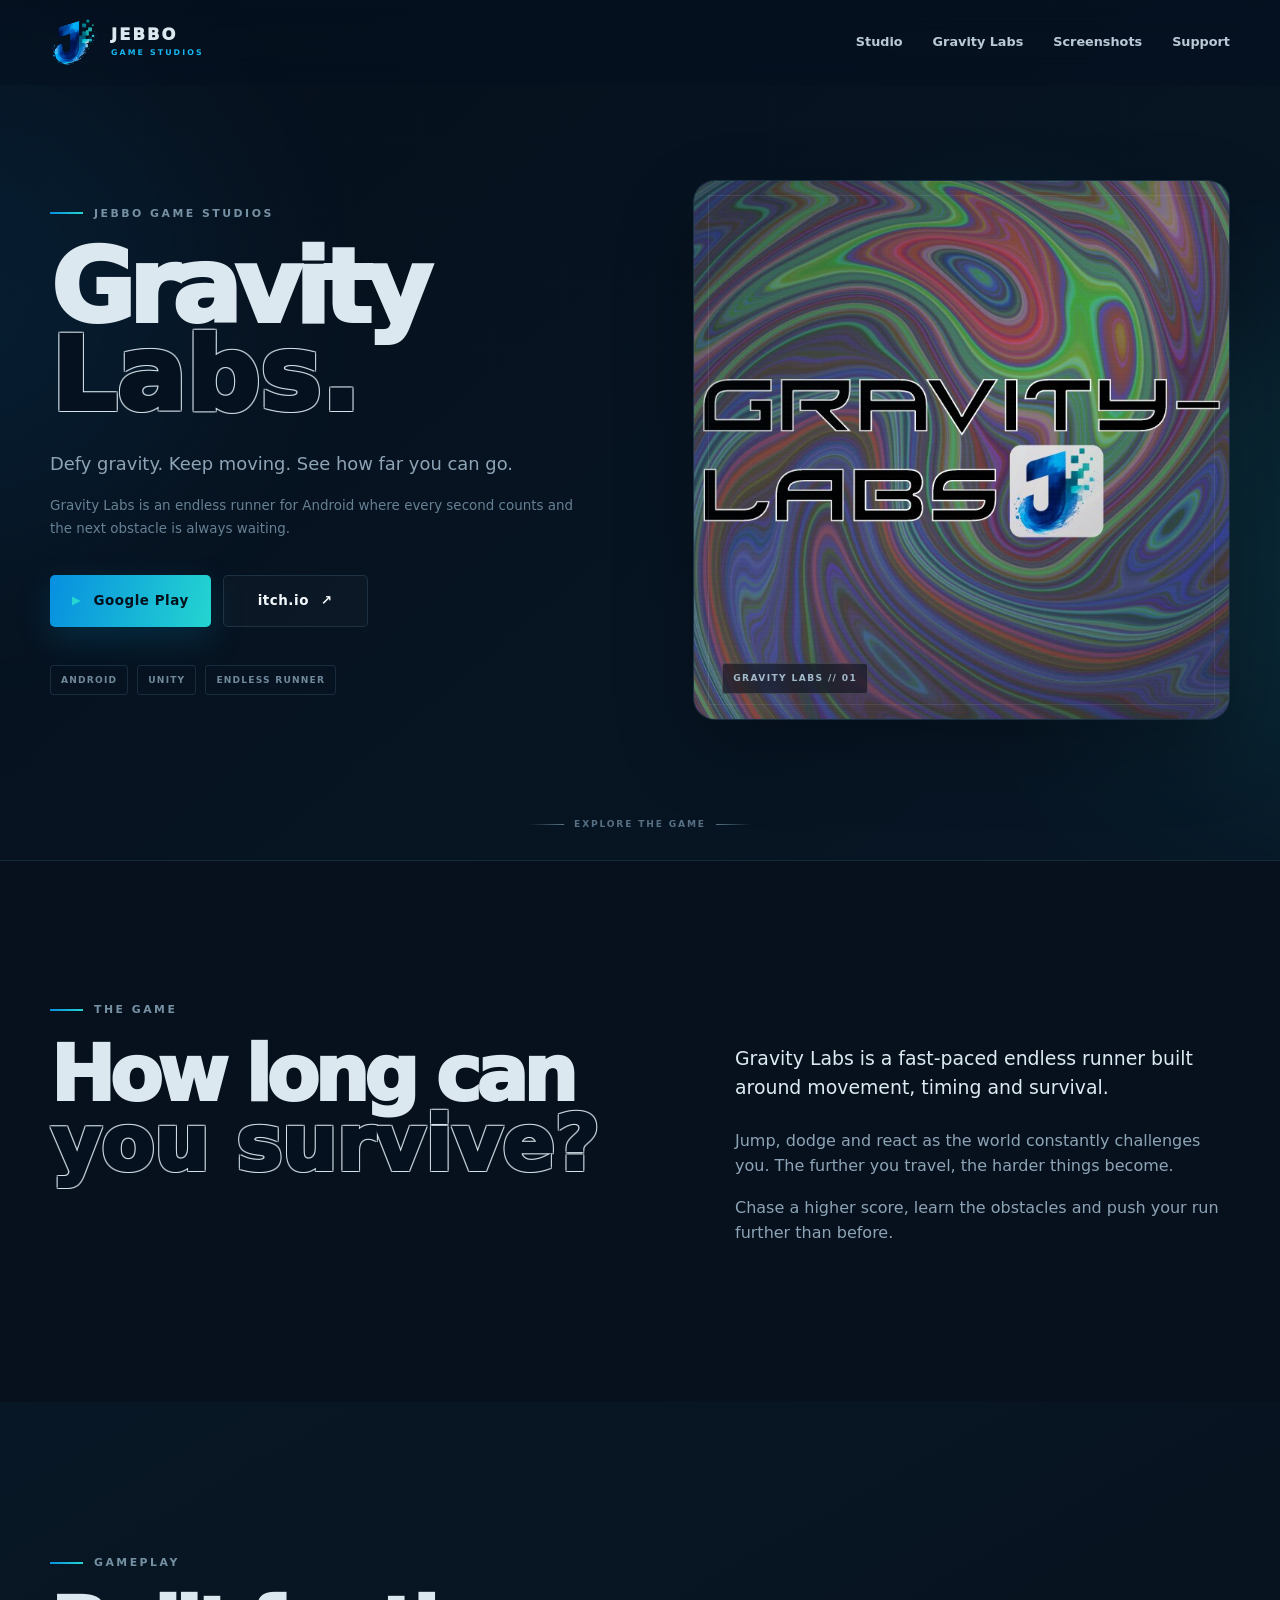
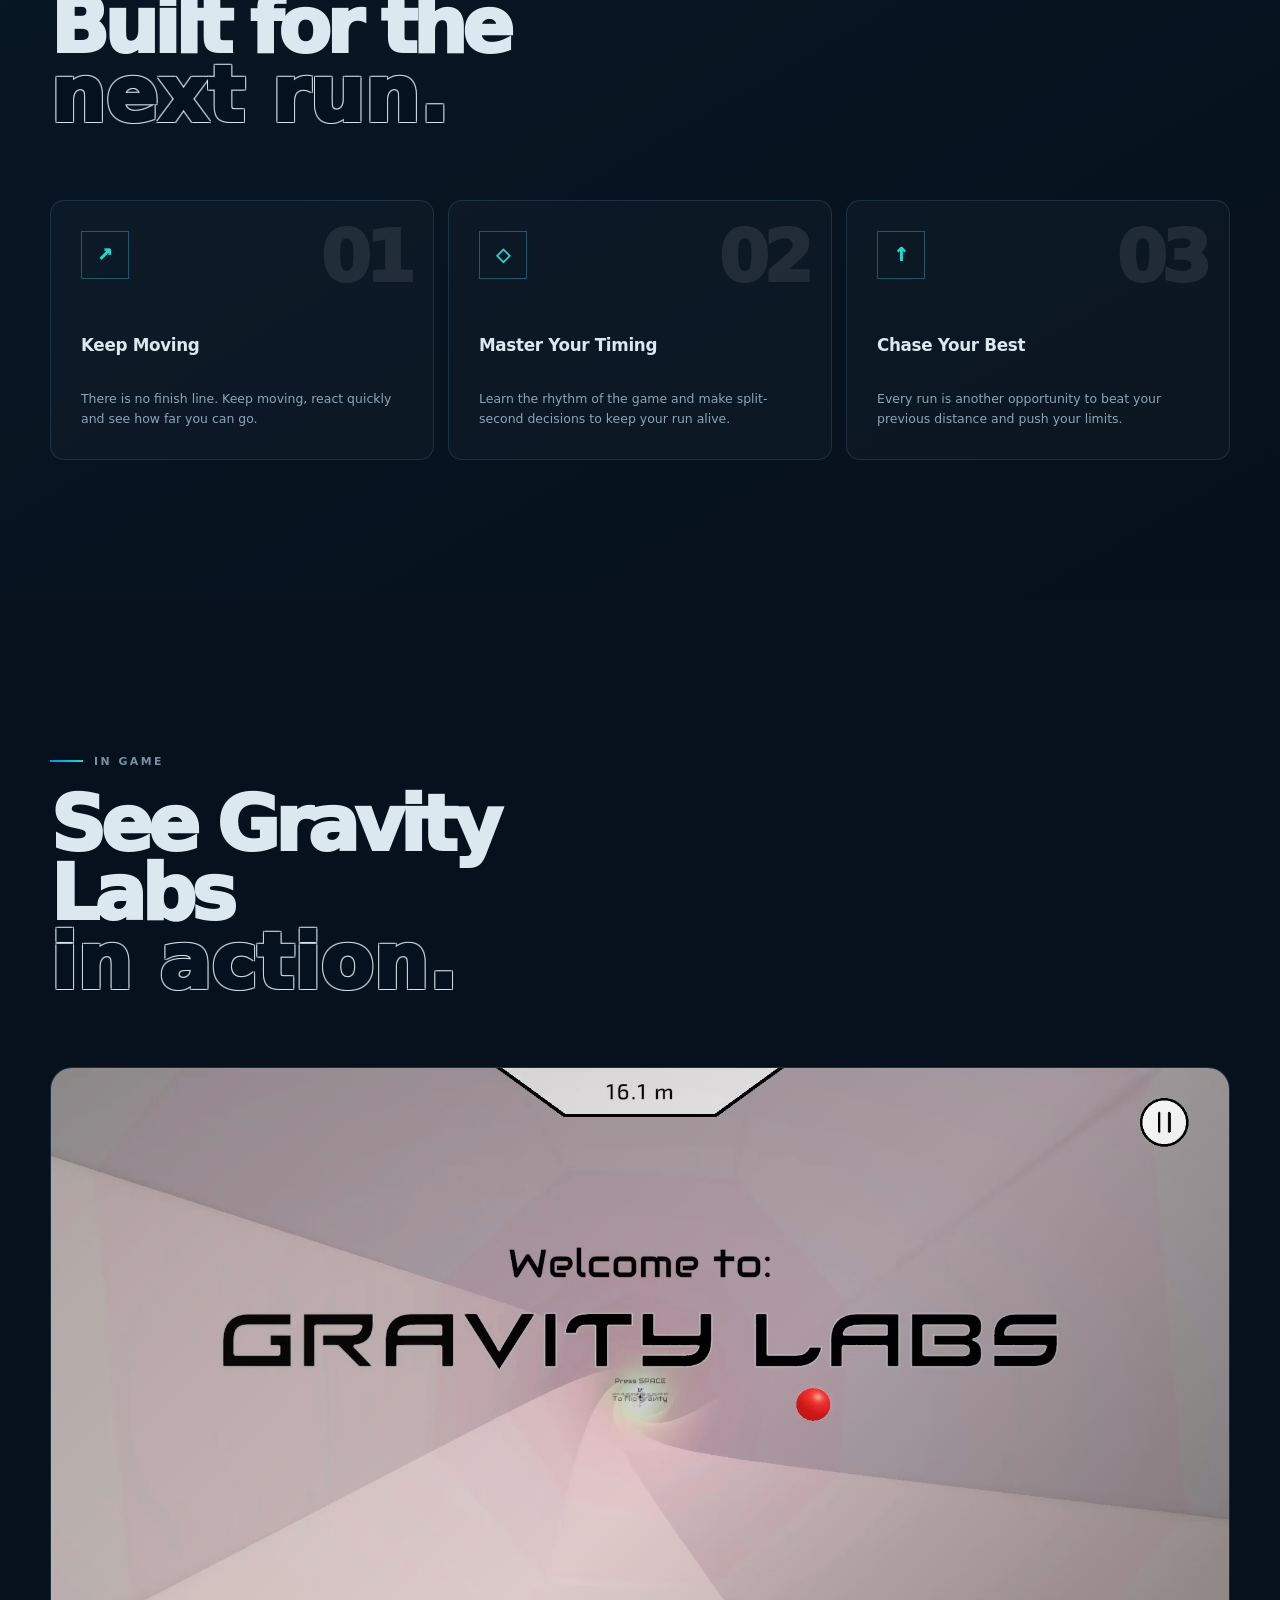
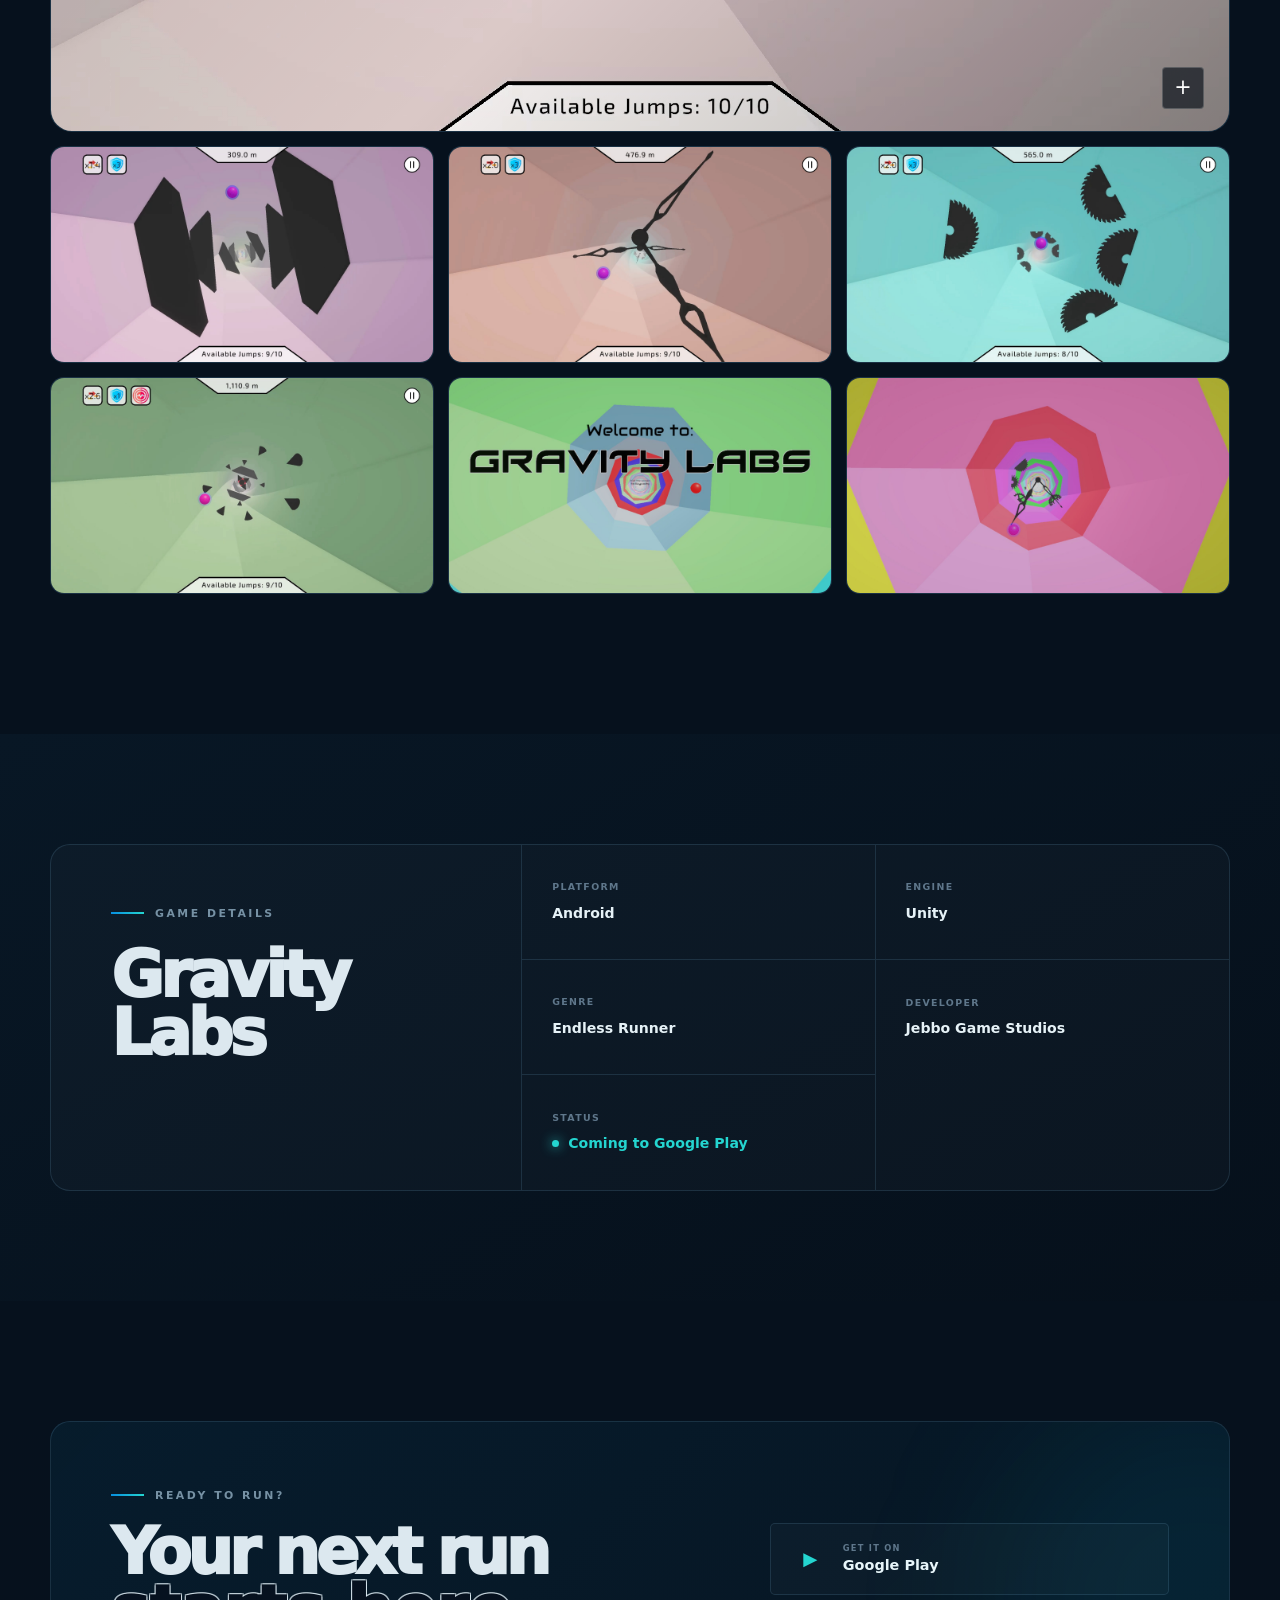
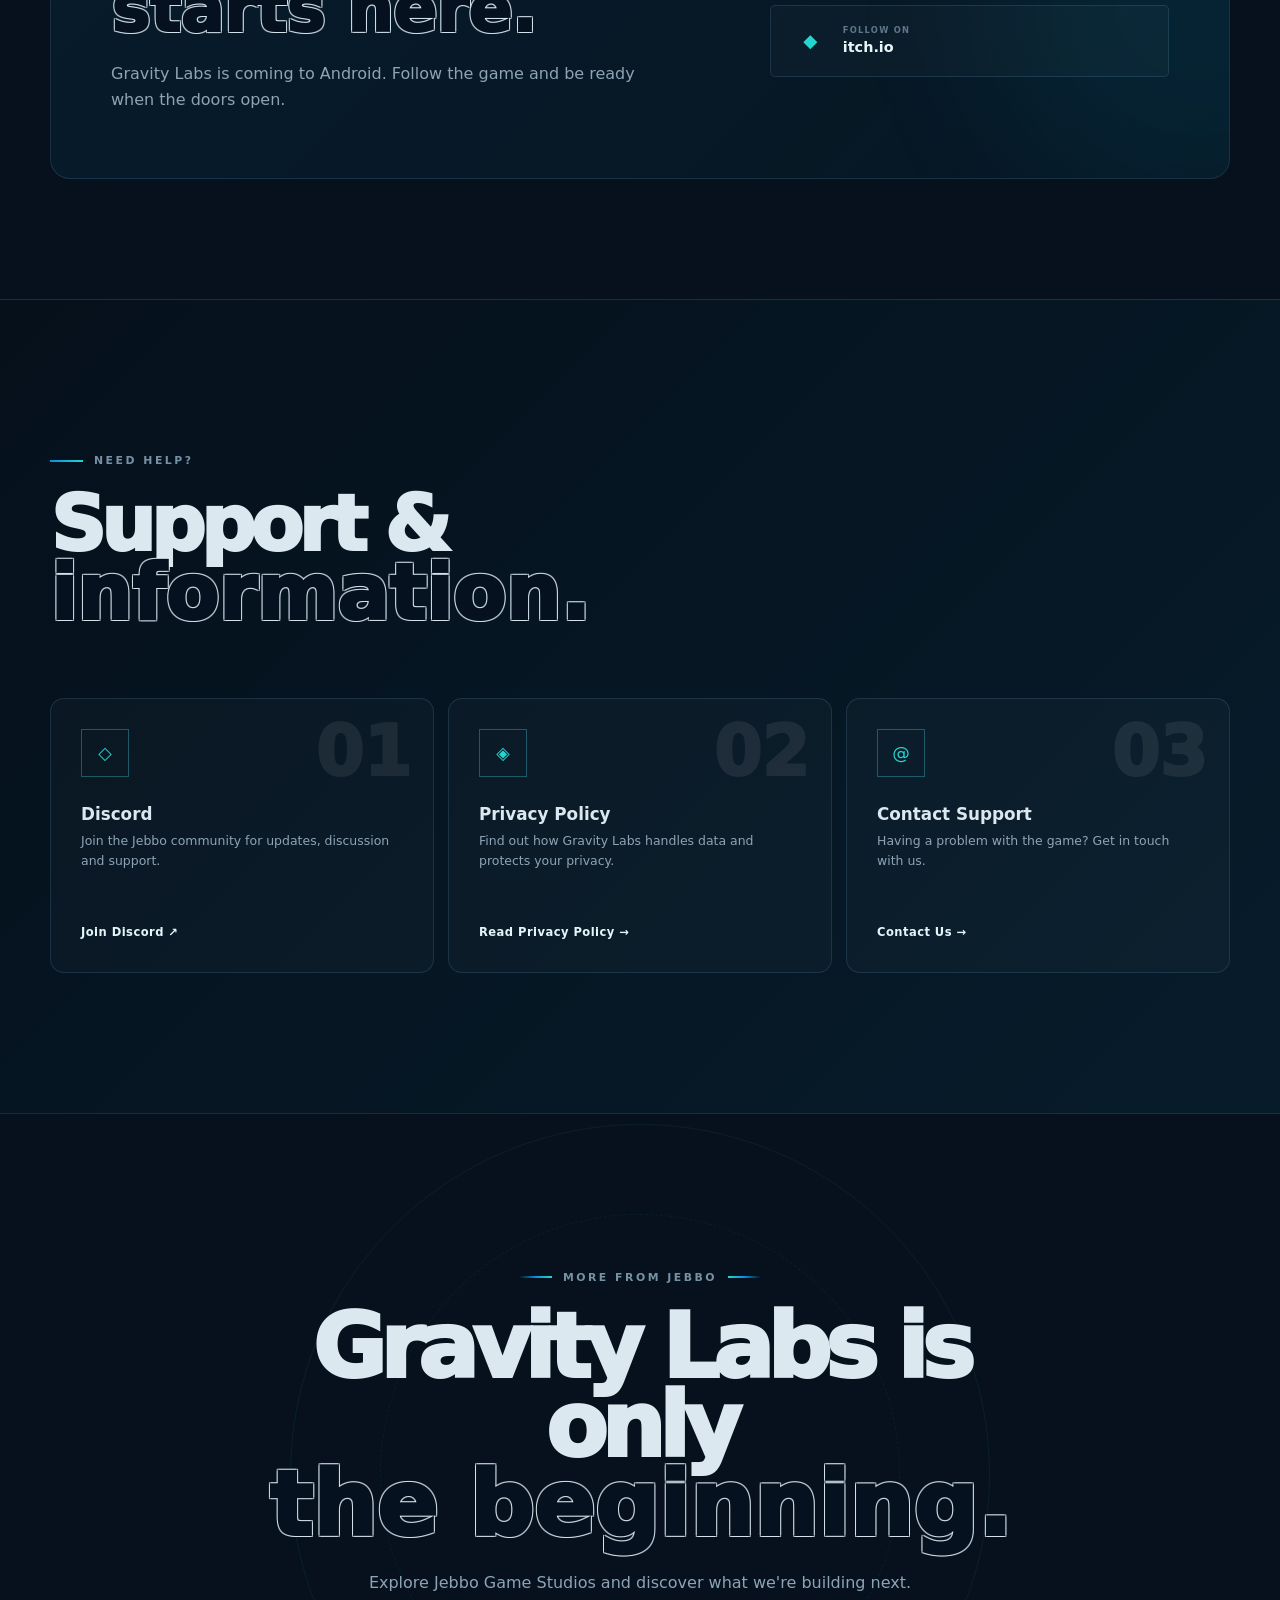
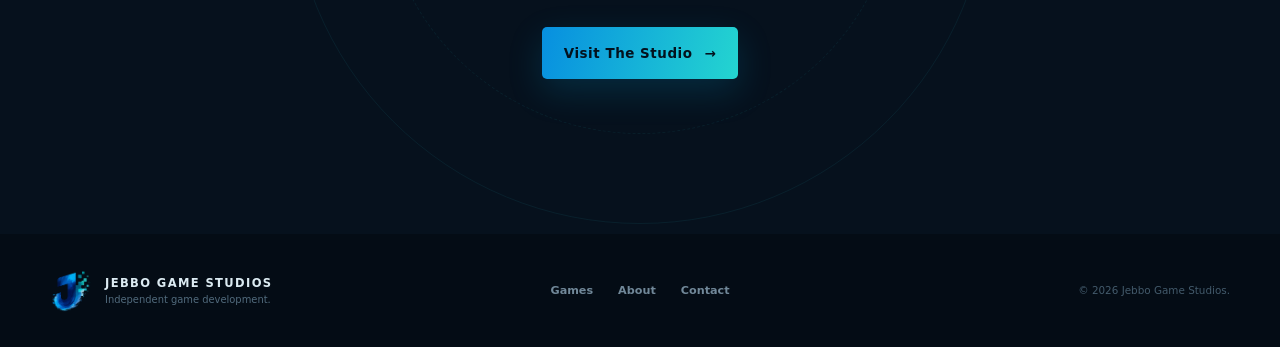
==== commit 29d95993: "Updated styles and content" ====
--- a/games/Gravity-Labs/index.html
+++ b/games/Gravity-Labs/index.html
@@ -47,13 +47,30 @@
 
         <div class="container nav-inner">
 
-            <a href="../../index.html" class="brand" aria-label="Jebbo Game Studios home">
+
+            <a href="#top" class="brand">
 
                 <img src="../../images/Jebbo Studios Logo.png" alt="Jebbo Game Studios">
 
-                <span>JEBBO GAME STUDIOS</span>
+                <div class="brand-text">
+
+                    <strong>JEBBO</strong>
+
+                    <span>GAME STUDIOS</span>
+
+                </div>
 
             </a>
+
+
+            <button id="mobileMenu" class="mobile-menu" type="button" aria-label="Open navigation"
+                aria-expanded="false">
+
+                <span></span>
+                <span></span>
+                <span></span>
+
+            </button>
 
 
             <nav class="nav-links" aria-label="Main navigation">
--- a/css/core.css
+++ b/css/core.css
@@ -488,6 +488,70 @@
 
 }
 
+/* Mobile Navigation Dropdown Styles */
+@media (max-width: 700px) {
+  .nav-links {
+    position: fixed;
+    top: 70px; /* Adjust this to match the exact height of your navbar */
+    left: 0;
+    width: 100%;
+    height: calc(100vh - 70px);
+
+    /* Using your brand colors */
+    background-color: var(--surface);
+    border-top: 1px solid var(--border-bright);
+
+    /* Center layout for dropdown links */
+    display: flex;
+    flex-direction: column;
+    align-items: center;
+    justify-content: center;
+    gap: 2.5rem;
+
+    /* Animation handling using your transition timing */
+    opacity: 0;
+    visibility: hidden;
+    transform: translateY(-15px);
+    transition: all var(--transition);
+    z-index: 999;
+  }
+
+  /* Triggered when JavaScript adds the .open class */
+  .nav-links.open {
+    opacity: 1;
+    visibility: visible;
+    transform: translateY(0);
+  }
+
+  /* Dropdown links styling */
+  .nav-links a {
+    color: var(--text);
+    font-size: 1.5rem;
+    text-decoration: none;
+    font-weight: 700;
+    letter-spacing: 0.05em;
+    transition: color var(--transition);
+  }
+
+  /* Dropdown links hover/active state */
+  .nav-links a:hover {
+    color: var(--cyan);
+  }
+
+  /* Optional: Adjusting the "Explore Games" button inside the mobile menu */
+  .nav-links .nav-button {
+    background-color: var(--blue);
+    color: var(--white);
+    padding: 0.8rem 2rem;
+    border-radius: 4px;
+  }
+
+  .nav-links .nav-button:hover {
+    background-color: var(--blue-bright);
+    color: var(--white);
+  }
+}
+
 
 .nav-button {
 
@@ -727,3 +791,21 @@
 
 }
 
+@media (max-width: 950px) {
+  .footer-inner {
+
+    grid-template-columns:
+      1fr
+      1fr;
+
+  }
+
+
+  .copyright {
+
+    grid-column: 1 / -1;
+
+    text-align: left;
+
+  }
+}
--- a/games/Gravity-Labs/css/Gravity-Labs.css
+++ b/games/Gravity-Labs/css/Gravity-Labs.css
@@ -217,11 +217,14 @@
 
 .hero-copy h1 span {
   display: block;
-
-  color: transparent;
-
-  -webkit-text-stroke:
-    1px rgba(230, 244, 251, .72);
+  color: var(--background); /* Or match your background color if transparent fails */
+  text-shadow:
+    -1px -1px 0 rgba(230,244,251,.72),
+     1px -1px 0 rgba(230,244,251,.72),
+    -1px  1px 0 rgba(230,244,251,.72),
+     1px  1px 0 rgba(230,244,251,.72);
+
+  letter-spacing: 0.003em;
 }
 
 
@@ -634,11 +637,14 @@
 
 .intro-heading h2 span {
   display: block;
-
-  color: transparent;
-
-  -webkit-text-stroke:
-    1px rgba(230,244,251,.7);
+  color: var(--background); /* Or match your background color if transparent fails */
+  text-shadow:
+    -1px -1px 0 rgba(230,244,251,.72),
+     1px -1px 0 rgba(230,244,251,.72),
+    -1px  1px 0 rgba(230,244,251,.72),
+     1px  1px 0 rgba(230,244,251,.72);
+
+  letter-spacing: 0.003em;
 }
 
 
@@ -750,10 +756,15 @@
 
 
 .section-heading h2 span {
-  color: transparent;
-
-  -webkit-text-stroke:
-    1px rgba(230,244,251,.7);
+  display: block;
+  color: var(--background); /* Or match your background color if transparent fails */
+  text-shadow:
+    -1px -1px 0 rgba(230,244,251,.72),
+     1px -1px 0 rgba(230,244,251,.72),
+    -1px  1px 0 rgba(230,244,251,.72),
+     1px  1px 0 rgba(230,244,251,.72);
+
+  letter-spacing: 0.003em;
 }
 
 
@@ -1378,10 +1389,15 @@
 
 
 .download-copy h2 span {
-  color: transparent;
-
-  -webkit-text-stroke:
-    1px rgba(230,244,251,.7);
+  display: block;
+  color: var(--background); /* Or match your background color if transparent fails */
+  text-shadow:
+    -1px -1px 0 rgba(230,244,251,.72),
+     1px -1px 0 rgba(230,244,251,.72),
+    -1px  1px 0 rgba(230,244,251,.72),
+     1px  1px 0 rgba(230,244,251,.72);
+
+  letter-spacing: 0.003em;
 }
 
 
@@ -1777,12 +1793,17 @@
 
 .studio-cta-inner h2 span {
   display: block;
-
-  color: transparent;
-
-  -webkit-text-stroke:
-    1px rgba(230,244,251,.72);
-}
+  color: var(--background); /* Or match your background color if transparent fails */
+  text-shadow:
+    -1px -1px 0 rgba(230,244,251,.72),
+     1px -1px 0 rgba(230,244,251,.72),
+    -1px  1px 0 rgba(230,244,251,.72),
+     1px  1px 0 rgba(230,244,251,.72);
+
+  letter-spacing: 0.003em;
+}
+
+
 
 
 .studio-cta-inner > p {
